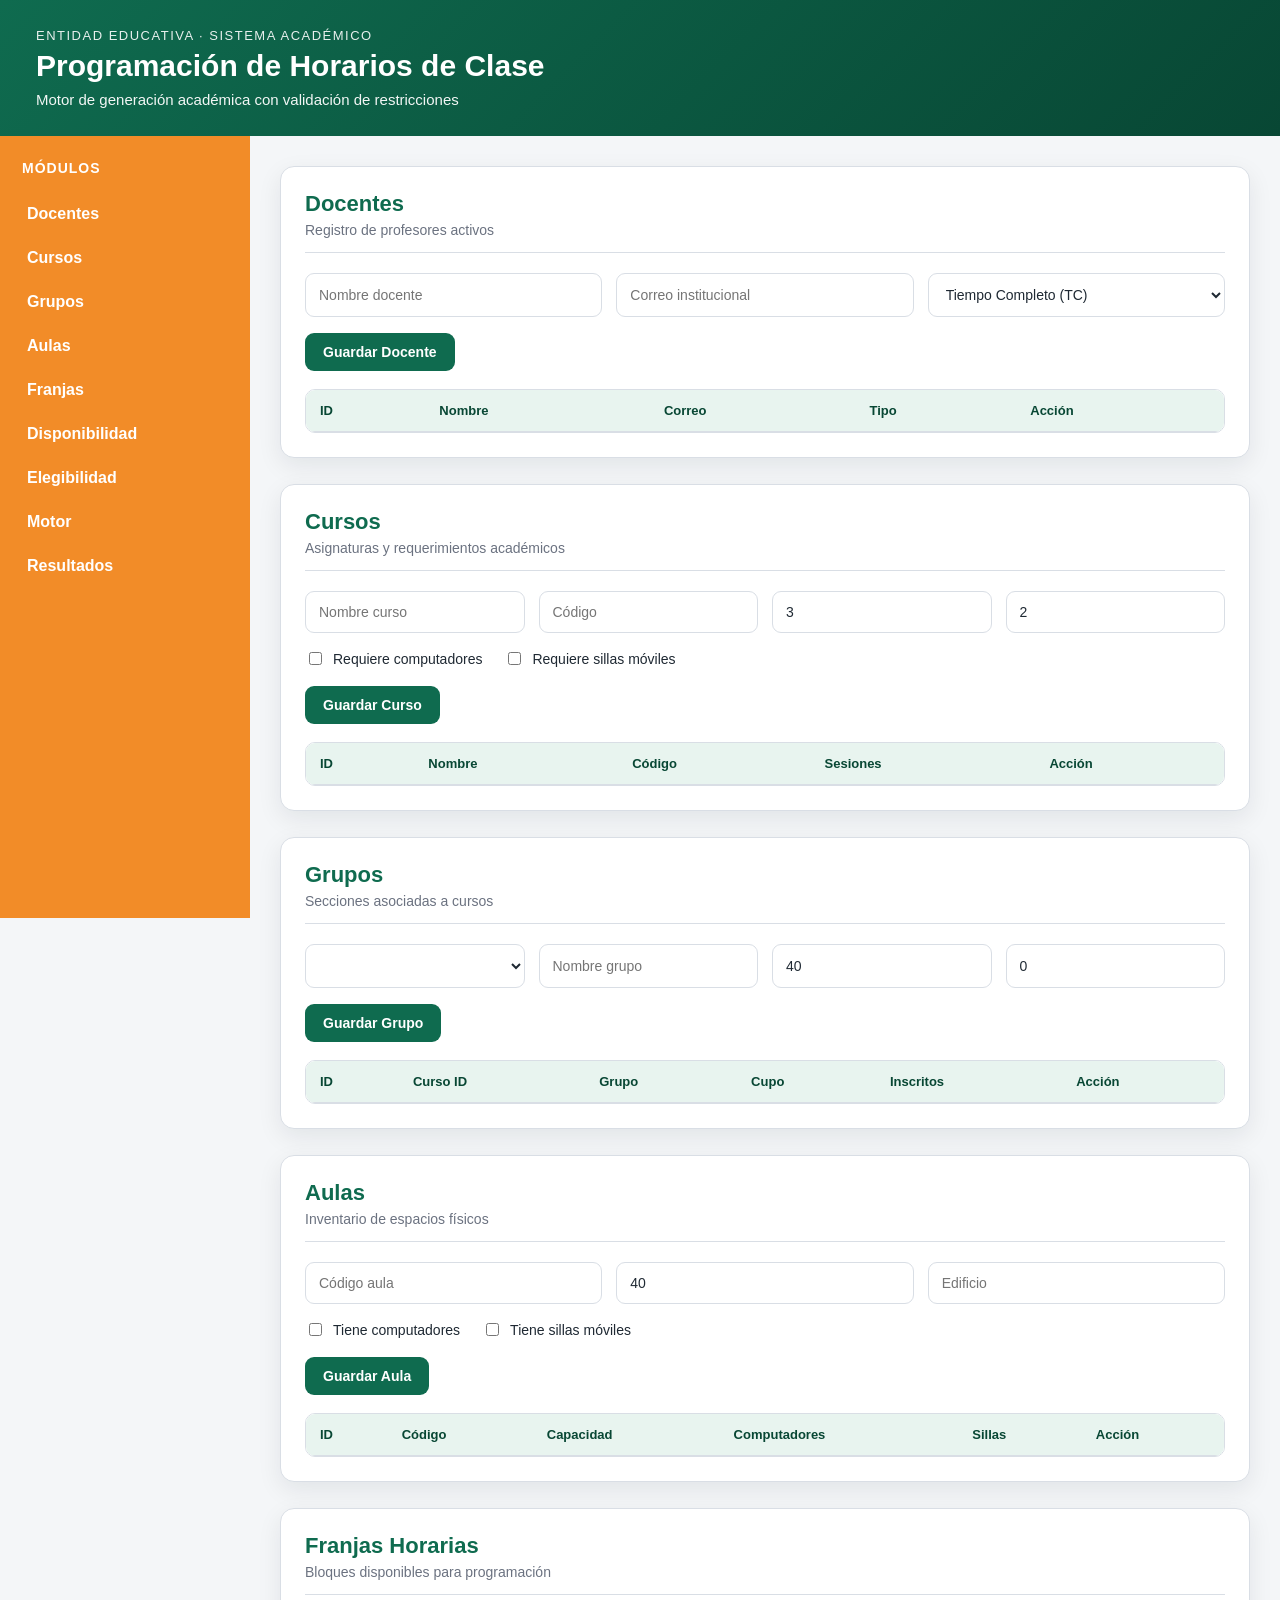
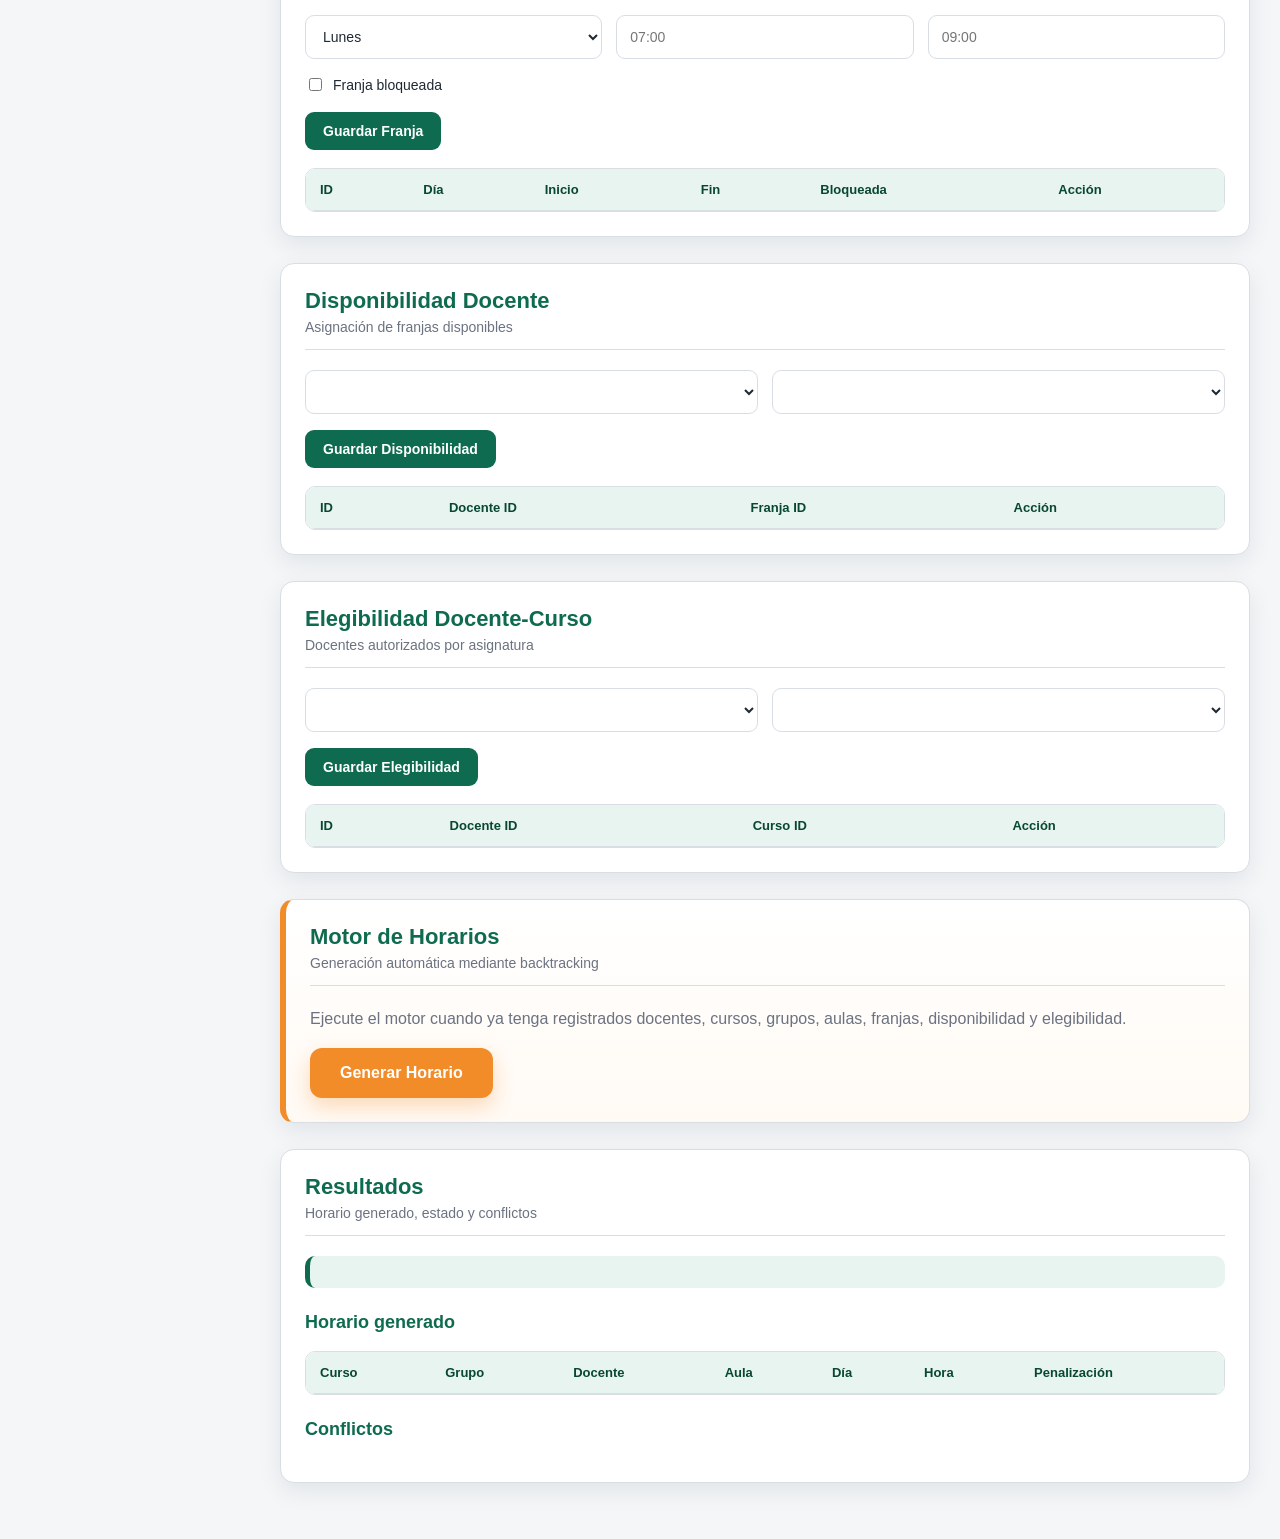
==== templates/index.html @ 77e4cb7d "Inicialización del proyecto: estructura completa con backend, frontend y motor de horarios" ====
<!DOCTYPE html>
<html lang="es">
<head>
  <meta charset="UTF-8" />
  <meta name="viewport" content="width=device-width, initial-scale=1.0" />
  <title>Programación de Horarios de Clase</title>
  <link rel="stylesheet" href="/static/styles.css" />
</head>

<body>
  <header class="top-banner">
    <div>
      <p class="institution-label">Entidad Educativa · Sistema Académico</p>
      <h1>Programación de Horarios de Clase</h1>
      <p class="subtitle">Motor de generación académica con validación de restricciones</p>
    </div>
  </header>

  <div class="layout">
    <aside class="sidebar">
      <div class="sidebar-title">Módulos</div>
      <a href="#docentes">Docentes</a>
      <a href="#cursos">Cursos</a>
      <a href="#grupos">Grupos</a>
      <a href="#aulas">Aulas</a>
      <a href="#franjas">Franjas</a>
      <a href="#disponibilidad">Disponibilidad</a>
      <a href="#elegibilidad">Elegibilidad</a>
      <a href="#motor">Motor</a>
      <a href="#resultados">Resultados</a>
    </aside>

    <main class="content">

      <section id="docentes" class="card">
        <div class="card-header">
          <h2>Docentes</h2>
          <span>Registro de profesores activos</span>
        </div>

        <div class="form-grid">
          <input id="docente-nombre" placeholder="Nombre docente">
          <input id="docente-correo" placeholder="Correo institucional">
          <select id="docente-tipo">
            <option value="TC">Tiempo Completo (TC)</option>
            <option value="MT">Medio Tiempo (MT)</option>
            <option value="3/4T">Tres Cuartos (3/4T)</option>
            <option value="1/4T">Un Cuarto (1/4T)</option>
          </select>
        </div>

        <button class="btn-primary" onclick="crearDocente()">Guardar Docente</button>

        <div class="table-wrap">
          <table>
            <thead>
              <tr>
                <th>ID</th>
                <th>Nombre</th>
                <th>Correo</th>
                <th>Tipo</th>
                <th>Acción</th>
              </tr>
            </thead>
            <tbody id="tabla-docentes"></tbody>
          </table>
        </div>
      </section>

      <section id="cursos" class="card">
        <div class="card-header">
          <h2>Cursos</h2>
          <span>Asignaturas y requerimientos académicos</span>
        </div>

        <div class="form-grid">
          <input id="curso-nombre" placeholder="Nombre curso">
          <input id="curso-codigo" placeholder="Código">
          <input id="curso-creditos" type="number" value="3">
          <input id="curso-sesiones" type="number" value="2">
        </div>

        <div class="checkbox-row">
          <label><input id="curso-computadores" type="checkbox"> Requiere computadores</label>
          <label><input id="curso-sillas" type="checkbox"> Requiere sillas móviles</label>
        </div>

        <button class="btn-primary" onclick="crearCurso()">Guardar Curso</button>

        <div class="table-wrap">
          <table>
            <thead>
              <tr>
                <th>ID</th>
                <th>Nombre</th>
                <th>Código</th>
                <th>Sesiones</th>
                <th>Acción</th>
              </tr>
            </thead>
            <tbody id="tabla-cursos"></tbody>
          </table>
        </div>
      </section>

      <section id="grupos" class="card">
        <div class="card-header">
          <h2>Grupos</h2>
          <span>Secciones asociadas a cursos</span>
        </div>

        <div class="form-grid">
          <select id="grupo-curso"></select>
          <input id="grupo-nombre" placeholder="Nombre grupo">
          <input id="grupo-cupo" type="number" value="40">
          <input id="grupo-inscritos" type="number" value="0">
        </div>

        <button class="btn-primary" onclick="crearGrupo()">Guardar Grupo</button>

        <div class="table-wrap">
          <table>
            <thead>
              <tr>
                <th>ID</th>
                <th>Curso ID</th>
                <th>Grupo</th>
                <th>Cupo</th>
                <th>Inscritos</th>
                <th>Acción</th>
              </tr>
            </thead>
            <tbody id="tabla-grupos"></tbody>
          </table>
        </div>
      </section>

      <section id="aulas" class="card">
        <div class="card-header">
          <h2>Aulas</h2>
          <span>Inventario de espacios físicos</span>
        </div>

        <div class="form-grid">
          <input id="aula-codigo" placeholder="Código aula">
          <input id="aula-capacidad" type="number" value="40">
          <input id="aula-edificio" placeholder="Edificio">
        </div>

        <div class="checkbox-row">
          <label><input id="aula-computadores" type="checkbox"> Tiene computadores</label>
          <label><input id="aula-sillas" type="checkbox"> Tiene sillas móviles</label>
        </div>

        <button class="btn-primary" onclick="crearAula()">Guardar Aula</button>

        <div class="table-wrap">
          <table>
            <thead>
              <tr>
                <th>ID</th>
                <th>Código</th>
                <th>Capacidad</th>
                <th>Computadores</th>
                <th>Sillas</th>
                <th>Acción</th>
              </tr>
            </thead>
            <tbody id="tabla-aulas"></tbody>
          </table>
        </div>
      </section>

      <section id="franjas" class="card">
        <div class="card-header">
          <h2>Franjas Horarias</h2>
          <span>Bloques disponibles para programación</span>
        </div>

        <div class="form-grid">
          <select id="franja-dia">
            <option>Lunes</option>
            <option>Martes</option>
            <option>Miercoles</option>
            <option>Jueves</option>
            <option>Viernes</option>
            <option>Sabado</option>
          </select>
          <input id="franja-inicio" placeholder="07:00">
          <input id="franja-fin" placeholder="09:00">
        </div>

        <div class="checkbox-row">
          <label><input id="franja-bloqueada" type="checkbox"> Franja bloqueada</label>
        </div>

        <button class="btn-primary" onclick="crearFranja()">Guardar Franja</button>

        <div class="table-wrap">
          <table>
            <thead>
              <tr>
                <th>ID</th>
                <th>Día</th>
                <th>Inicio</th>
                <th>Fin</th>
                <th>Bloqueada</th>
                <th>Acción</th>
              </tr>
            </thead>
            <tbody id="tabla-franjas"></tbody>
          </table>
        </div>
      </section>

      <section id="disponibilidad" class="card">
        <div class="card-header">
          <h2>Disponibilidad Docente</h2>
          <span>Asignación de franjas disponibles</span>
        </div>

        <div class="form-grid">
          <select id="disp-docente"></select>
          <select id="disp-franja"></select>
        </div>

        <button class="btn-primary" onclick="crearDisponibilidad()">Guardar Disponibilidad</button>

        <div class="table-wrap">
          <table>
            <thead>
              <tr>
                <th>ID</th>
                <th>Docente ID</th>
                <th>Franja ID</th>
                <th>Acción</th>
              </tr>
            </thead>
            <tbody id="tabla-disponibilidad"></tbody>
          </table>
        </div>
      </section>

      <section id="elegibilidad" class="card">
        <div class="card-header">
          <h2>Elegibilidad Docente-Curso</h2>
          <span>Docentes autorizados por asignatura</span>
        </div>

        <div class="form-grid">
          <select id="eleg-docente"></select>
          <select id="eleg-curso"></select>
        </div>

        <button class="btn-primary" onclick="crearElegibilidad()">Guardar Elegibilidad</button>

        <div class="table-wrap">
          <table>
            <thead>
              <tr>
                <th>ID</th>
                <th>Docente ID</th>
                <th>Curso ID</th>
                <th>Acción</th>
              </tr>
            </thead>
            <tbody id="tabla-elegibilidad"></tbody>
          </table>
        </div>
      </section>

      <section id="motor" class="card motor-card">
        <div class="card-header">
          <h2>Motor de Horarios</h2>
          <span>Generación automática mediante backtracking</span>
        </div>

        <p class="motor-text">
          Ejecute el motor cuando ya tenga registrados docentes, cursos, grupos, aulas, franjas,
          disponibilidad y elegibilidad.
        </p>

        <button class="btn-generate" onclick="generarHorario()">Generar Horario</button>
      </section>

      <section id="resultados" class="card">
        <div class="card-header">
          <h2>Resultados</h2>
          <span>Horario generado, estado y conflictos</span>
        </div>

        <div id="resultado-resumen" class="summary-box"></div>

        <h3>Horario generado</h3>
        <div class="table-wrap">
          <table>
            <thead>
              <tr>
                <th>Curso</th>
                <th>Grupo</th>
                <th>Docente</th>
                <th>Aula</th>
                <th>Día</th>
                <th>Hora</th>
                <th>Penalización</th>
              </tr>
            </thead>
            <tbody id="tabla-resultados"></tbody>
          </table>
        </div>

        <h3>Conflictos</h3>
        <ul id="lista-conflictos" class="conflict-list"></ul>
      </section>

    </main>
  </div>

  <script src="/static/app.js"></script>
</body>
</html>
---- static/styles.css ----
:root {
  --green-main: #0f6b4f;
  --green-dark: #084734;
  --green-soft: #e8f4ef;
  --orange-main: #f28c28;
  --orange-dark: #c86c12;
  --white: #ffffff;
  --bg: #f4f6f8;
  --text: #1f2933;
  --muted: #6b7280;
  --border: #d9dee5;
  --table-head: #eef2f5;
  --danger: #c0392b;
  --shadow: 0 8px 24px rgba(16, 24, 40, 0.08);
}

* {
  box-sizing: border-box;
}

html {
  scroll-behavior: smooth;
}

body {
  margin: 0;
  font-family: "Segoe UI", Arial, sans-serif;
  background: var(--bg);
  color: var(--text);
}

/* Banner superior */
.top-banner {
  background: linear-gradient(135deg, var(--green-main), var(--green-dark));
  color: var(--white);
  padding: 28px 36px;
  box-shadow: var(--shadow);
}

.institution-label {
  margin: 0 0 6px;
  font-size: 13px;
  text-transform: uppercase;
  letter-spacing: 1.5px;
  opacity: 0.9;
}

.top-banner h1 {
  margin: 0;
  font-size: 30px;
  font-weight: 700;
}

.subtitle {
  margin: 8px 0 0;
  font-size: 15px;
  opacity: 0.95;
}

/* Layout */
.layout {
  display: flex;
  min-height: calc(100vh - 118px);
}

/* Menú lateral */
.sidebar {
  width: 250px;
  background: var(--orange-main);
  padding: 24px 0;
  flex-shrink: 0;
  position: sticky;
  top: 0;
  height: calc(100vh - 118px);
  overflow-y: auto;
}

.sidebar-title {
  color: var(--white);
  font-weight: 700;
  padding: 0 22px 16px;
  font-size: 14px;
  text-transform: uppercase;
  letter-spacing: 1px;
}

.sidebar a {
  display: block;
  padding: 13px 22px;
  color: var(--white);
  text-decoration: none;
  font-weight: 600;
  border-left: 5px solid transparent;
  transition: all 0.2s ease;
}

.sidebar a:hover {
  background: var(--orange-dark);
  border-left-color: var(--white);
}

/* Contenido */
.content {
  flex: 1;
  padding: 30px;
  background: var(--bg);
}

/* Cards */
.card {
  background: var(--white);
  border-radius: 14px;
  padding: 24px;
  margin-bottom: 26px;
  box-shadow: var(--shadow);
  border: 1px solid var(--border);
}

.card-header {
  border-bottom: 1px solid var(--border);
  padding-bottom: 14px;
  margin-bottom: 20px;
}

.card-header h2 {
  margin: 0;
  color: var(--green-main);
  font-size: 22px;
}

.card-header span {
  display: block;
  margin-top: 5px;
  color: var(--muted);
  font-size: 14px;
}

/* Formularios */
.form-grid {
  display: grid;
  grid-template-columns: repeat(auto-fit, minmax(210px, 1fr));
  gap: 14px;
  margin-bottom: 16px;
}

input,
select {
  width: 100%;
  padding: 12px 13px;
  border: 1px solid var(--border);
  border-radius: 9px;
  background: var(--white);
  color: var(--text);
  font-size: 14px;
  outline: none;
}

input:focus,
select:focus {
  border-color: var(--green-main);
  box-shadow: 0 0 0 3px rgba(15, 107, 79, 0.14);
}

.checkbox-row {
  display: flex;
  flex-wrap: wrap;
  gap: 22px;
  margin: 8px 0 18px;
  color: var(--text);
  font-size: 14px;
}

.checkbox-row label {
  display: flex;
  align-items: center;
  gap: 8px;
}

.checkbox-row input {
  width: auto;
  accent-color: var(--green-main);
}

/* Botones */
button {
  cursor: pointer;
  font-family: inherit;
}

.btn-primary,
section > button {
  background: var(--green-main);
  color: var(--white);
  border: none;
  padding: 11px 18px;
  border-radius: 9px;
  font-weight: 700;
  font-size: 14px;
  transition: all 0.2s ease;
}

.btn-primary:hover,
section > button:hover {
  background: var(--green-dark);
  transform: translateY(-1px);
}

.btn-generate {
  background: var(--orange-main);
  color: var(--white);
  border: none;
  padding: 16px 30px;
  border-radius: 12px;
  font-weight: 800;
  font-size: 16px;
  box-shadow: 0 8px 20px rgba(242, 140, 40, 0.3);
}

.btn-generate:hover {
  background: var(--orange-dark);
  transform: translateY(-2px);
}

/* Tablas */
.table-wrap {
  width: 100%;
  overflow-x: auto;
  margin-top: 18px;
  border: 1px solid var(--border);
  border-radius: 10px;
}

table {
  width: 100%;
  border-collapse: collapse;
  min-width: 700px;
  background: var(--white);
}

thead {
  background: var(--green-soft);
}

th {
  color: var(--green-dark);
  text-align: left;
  font-size: 13px;
  padding: 13px 14px;
  font-weight: 800;
  border-bottom: 1px solid var(--border);
}

td {
  padding: 12px 14px;
  border-bottom: 1px solid var(--border);
  color: var(--text);
  font-size: 14px;
}

tbody tr:hover {
  background: #fafafa;
}

td button {
  background: #fff3e6;
  color: var(--orange-dark);
  border: 1px solid #ffd2a3;
  padding: 7px 10px;
  border-radius: 8px;
  font-weight: 700;
}

td button:hover {
  background: var(--orange-main);
  color: var(--white);
}

/* Motor */
.motor-card {
  border-left: 6px solid var(--orange-main);
  background: linear-gradient(180deg, #ffffff, #fffaf4);
}

.motor-text {
  color: var(--muted);
  max-width: 850px;
  line-height: 1.6;
}

/* Resultados */
.summary-box {
  background: var(--green-soft);
  border-left: 5px solid var(--green-main);
  padding: 16px;
  border-radius: 10px;
  margin-bottom: 22px;
  color: var(--green-dark);
}

h3 {
  margin-top: 24px;
  color: var(--green-main);
  font-size: 18px;
}

.conflict-list {
  padding-left: 20px;
}

.conflict-list li {
  margin-bottom: 10px;
  color: var(--danger);
  background: #fff5f4;
  padding: 10px 12px;
  border-radius: 8px;
  border-left: 4px solid var(--danger);
}

/* Responsive */
@media (max-width: 900px) {
  .layout {
    flex-direction: column;
  }

  .sidebar {
    width: 100%;
    height: auto;
    position: relative;
    display: flex;
    overflow-x: auto;
    padding: 10px;
  }

  .sidebar-title {
    display: none;
  }

  .sidebar a {
    white-space: nowrap;
    border-left: none;
    border-bottom: 3px solid transparent;
    padding: 10px 14px;
  }

  .sidebar a:hover {
    border-left: none;
    border-bottom-color: var(--white);
  }

  .content {
    padding: 18px;
  }

  .top-banner {
    padding: 22px;
  }

  .top-banner h1 {
    font-size: 24px;
  }
}
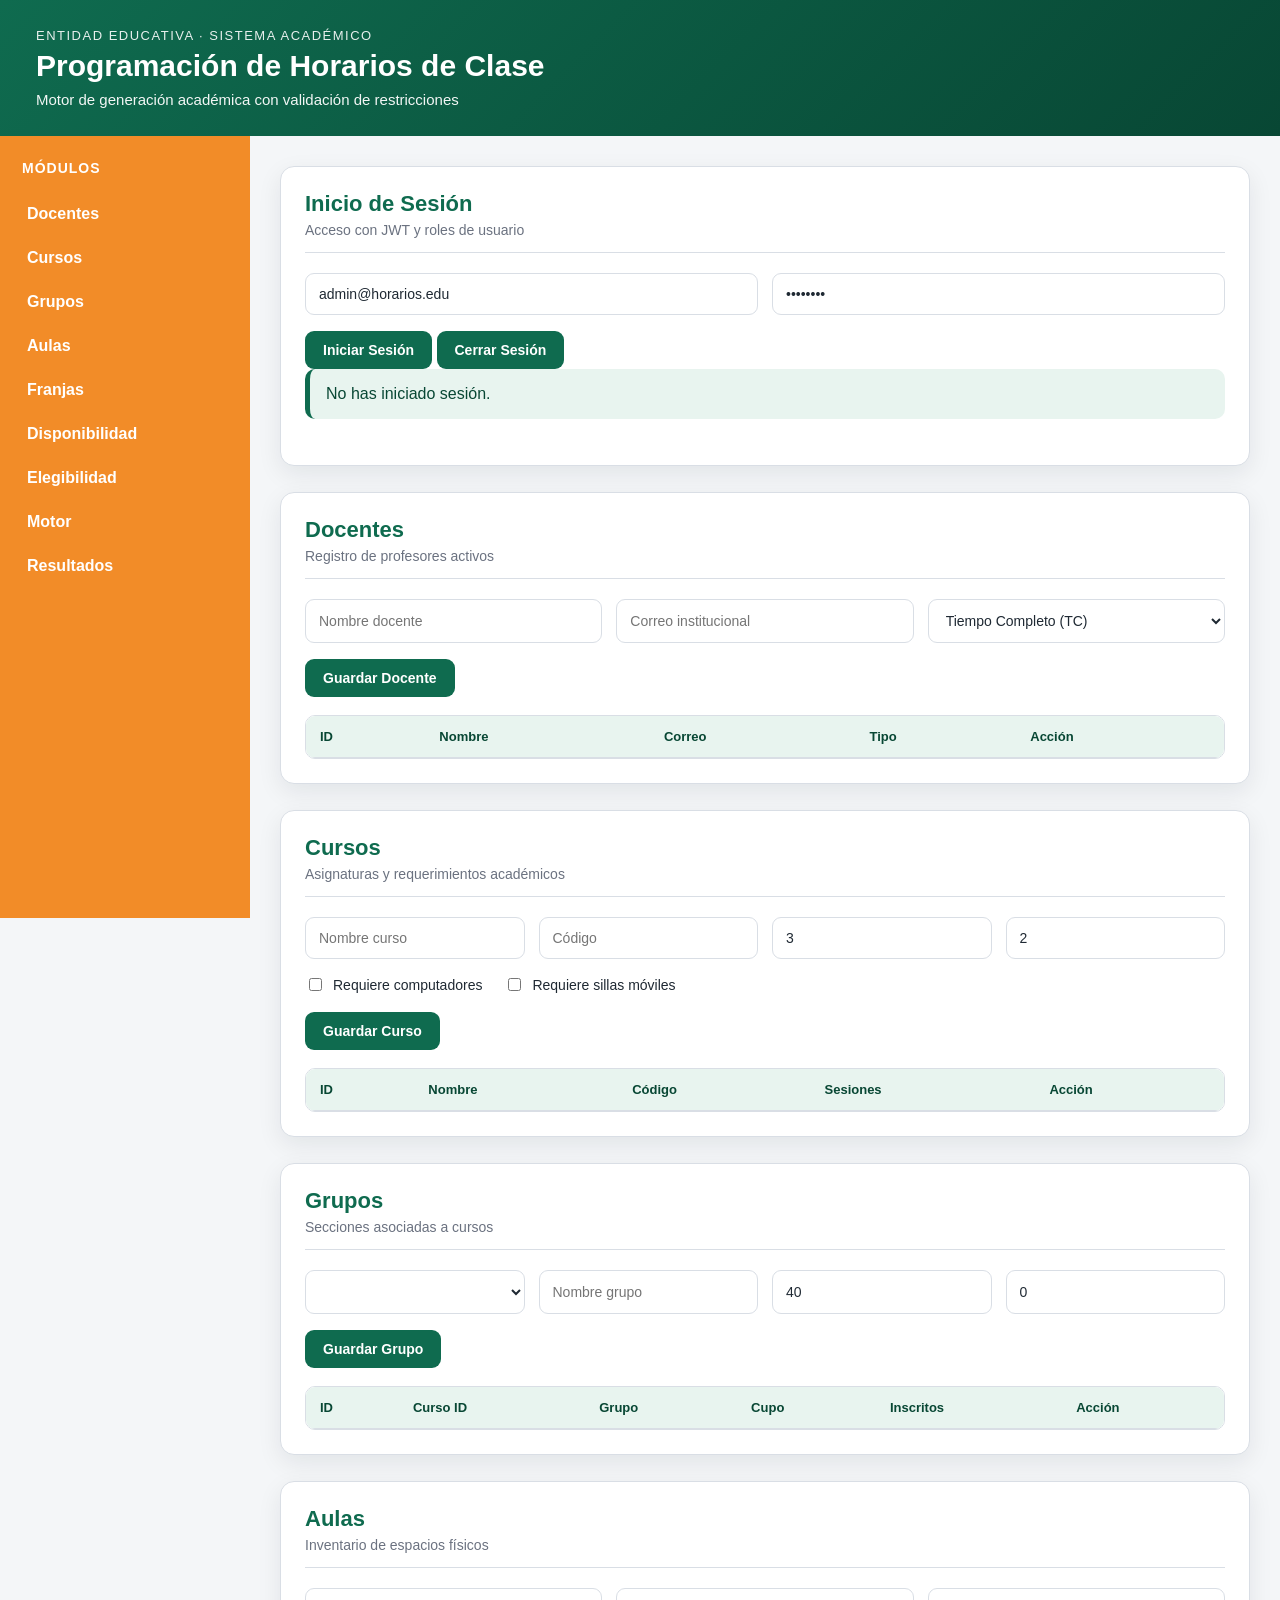
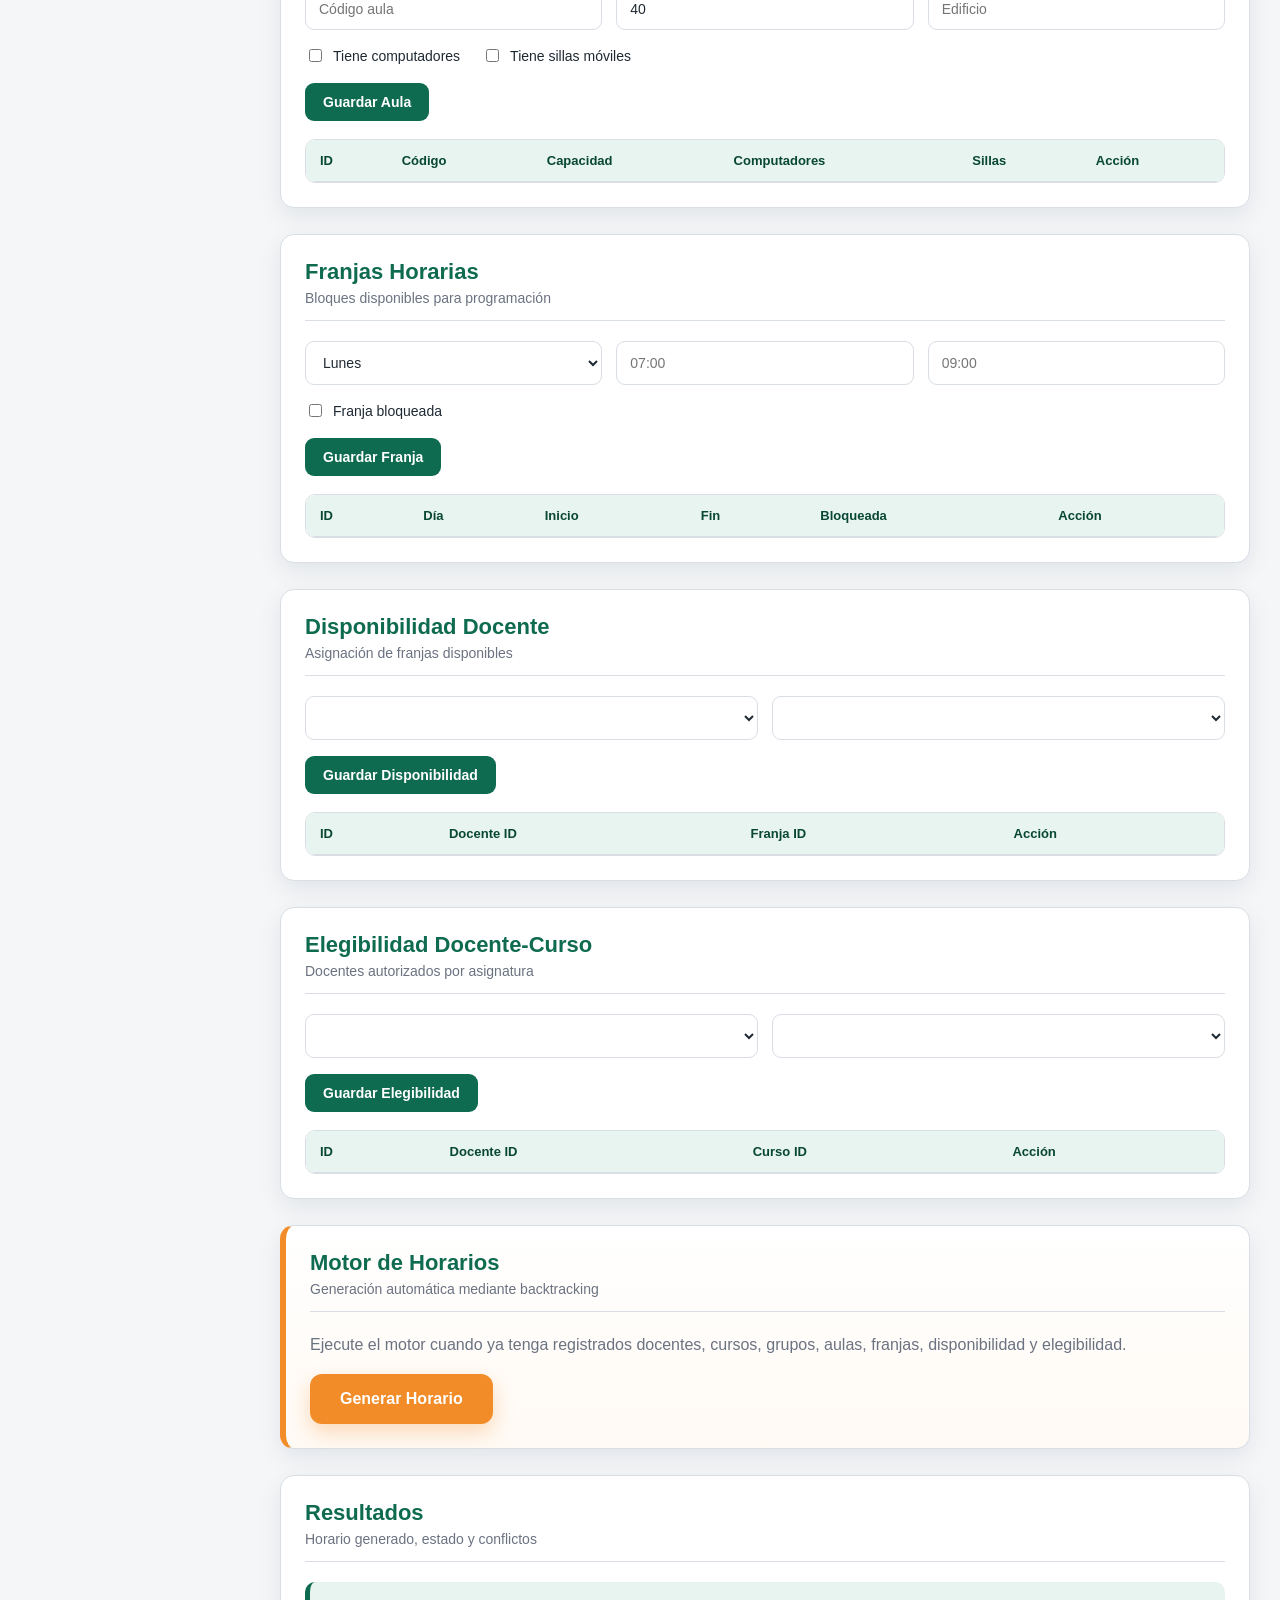
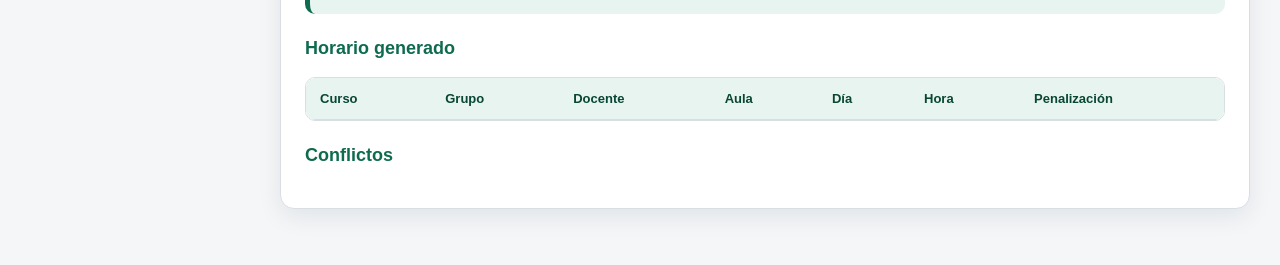
==== commit 3948da08: "feat: integrar autenticacion JWT con frontend" ====
--- a/templates/index.html
+++ b/templates/index.html
@@ -1,5 +1,6 @@
 <!DOCTYPE html>
 <html lang="es">
+
 <head>
   <meta charset="UTF-8" />
   <meta name="viewport" content="width=device-width, initial-scale=1.0" />
@@ -32,6 +33,26 @@
 
     <main class="content">
 
+      <section id="login" class="card">
+        <div class="card-header">
+          <h2>Inicio de Sesión</h2>
+          <span>Acceso con JWT y roles de usuario</span>
+        </div>
+
+        <div class="form-grid">
+          <input id="login-correo" placeholder="Correo" value="admin@horarios.edu">
+          <input id="login-password" type="password" placeholder="Contraseña" value="admin123">
+        </div>
+
+        <button class="btn-primary" onclick="loginUsuario()">Iniciar Sesión</button>
+        <button class="btn-secondary" onclick="logoutUsuario()">Cerrar Sesión</button>
+
+        <div id="login-estado" class="summary-box">
+          No has iniciado sesión.
+        </div>
+      </section>
+
+
       <section id="docentes" class="card">
         <div class="card-header">
           <h2>Docentes</h2>
@@ -318,4 +339,5 @@
 
   <script src="/static/app.js"></script>
 </body>
+
 </html>
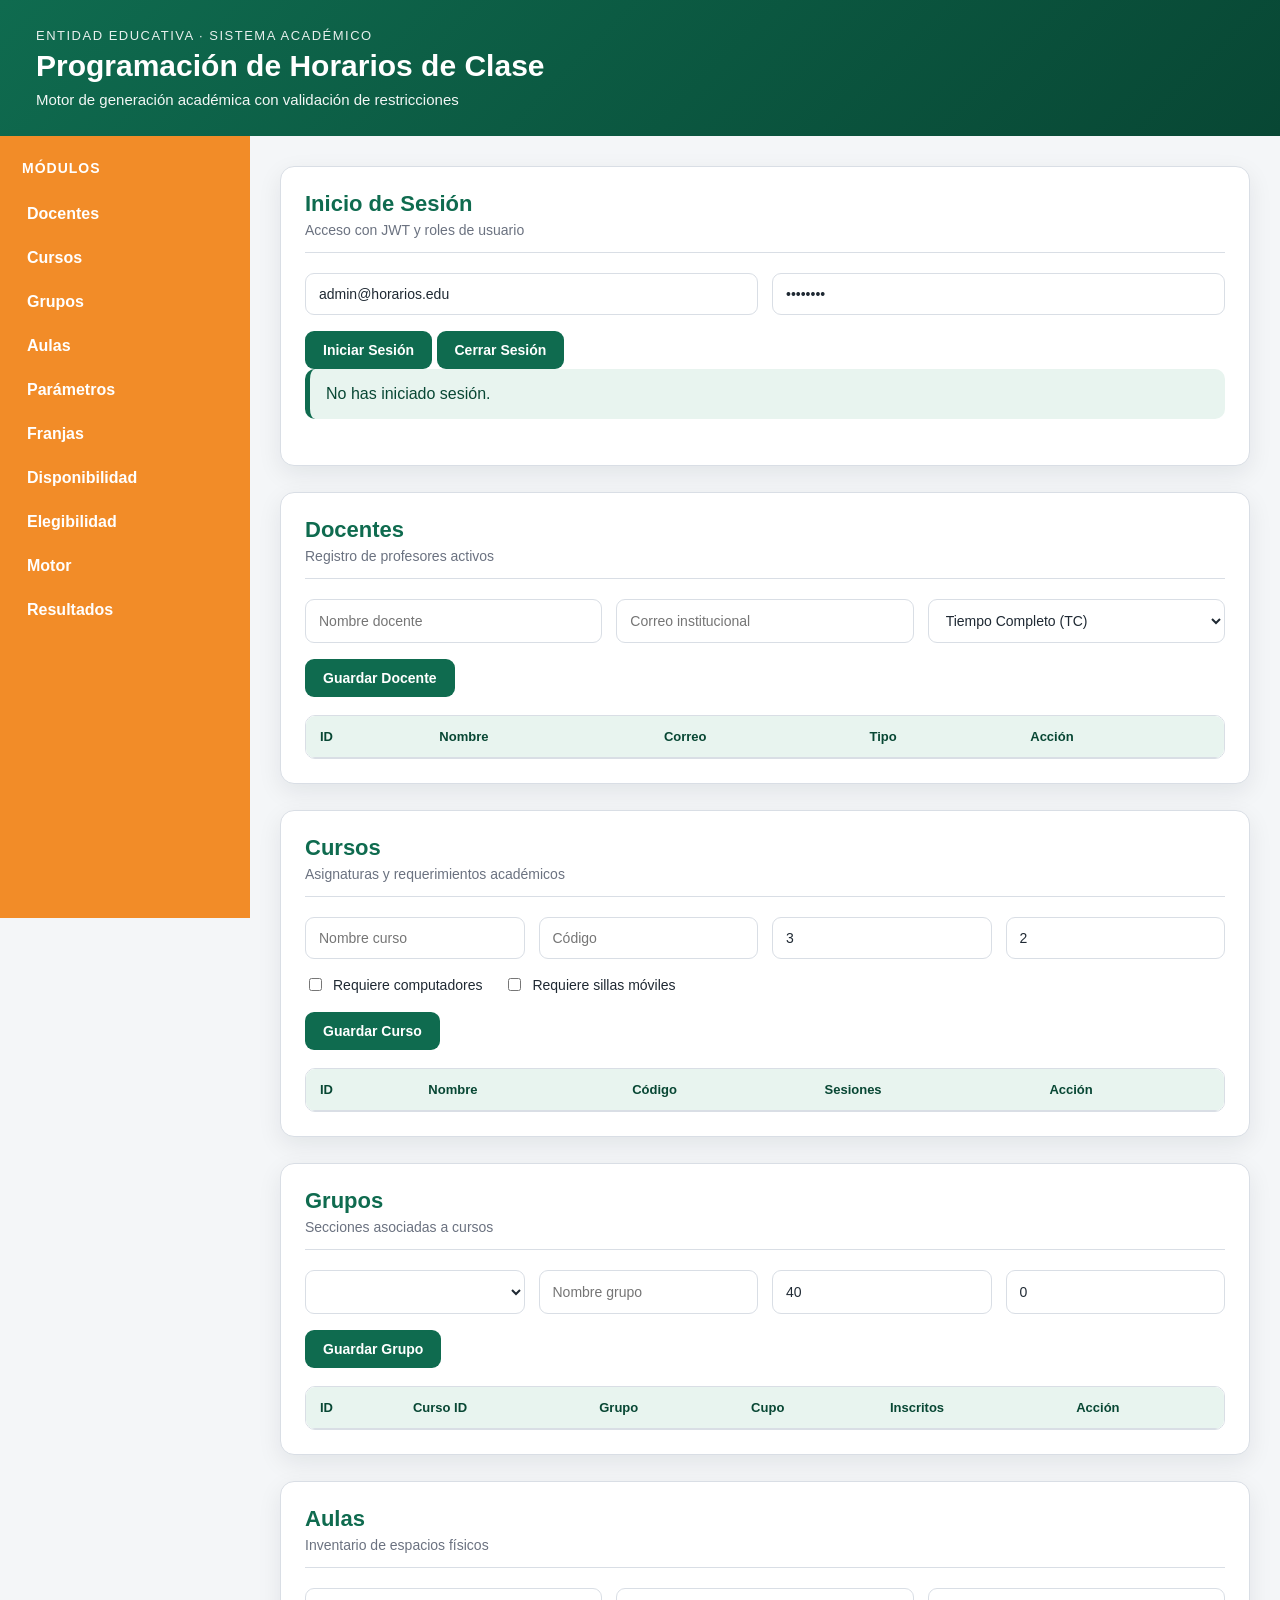
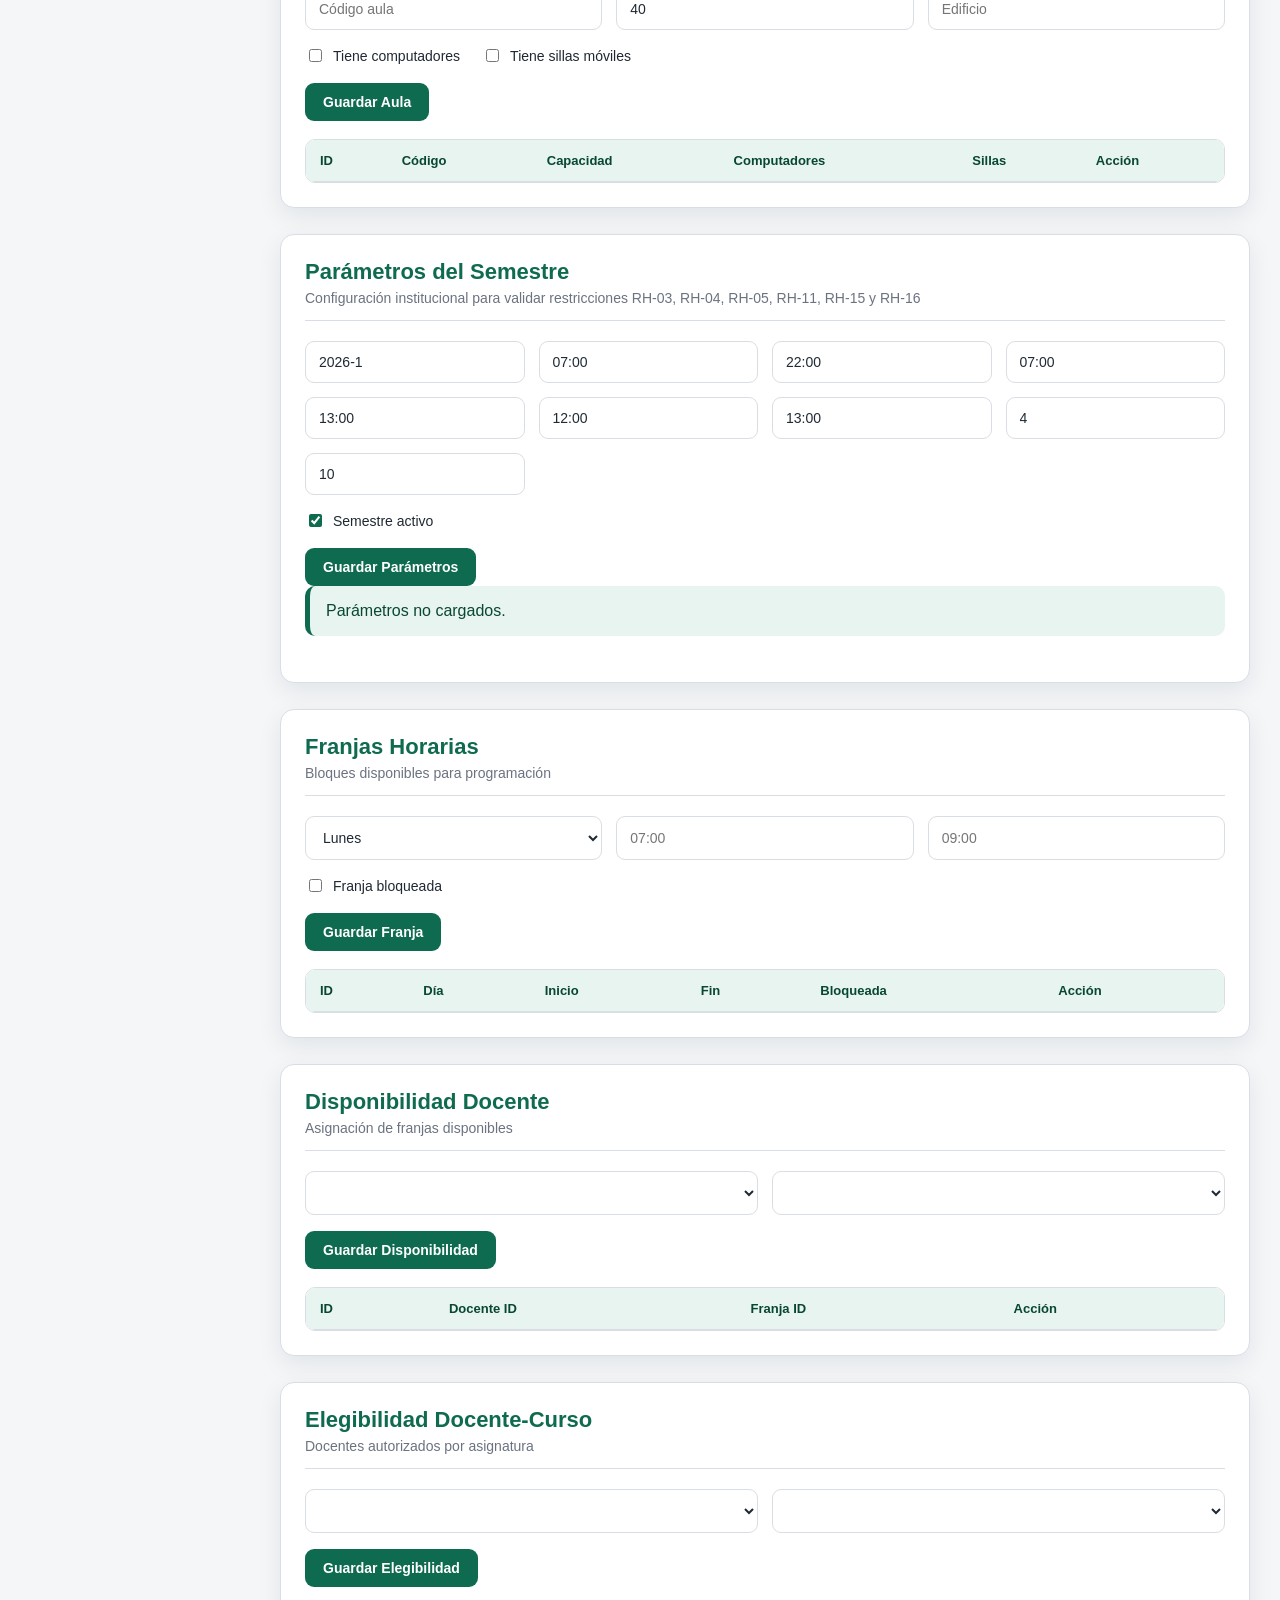
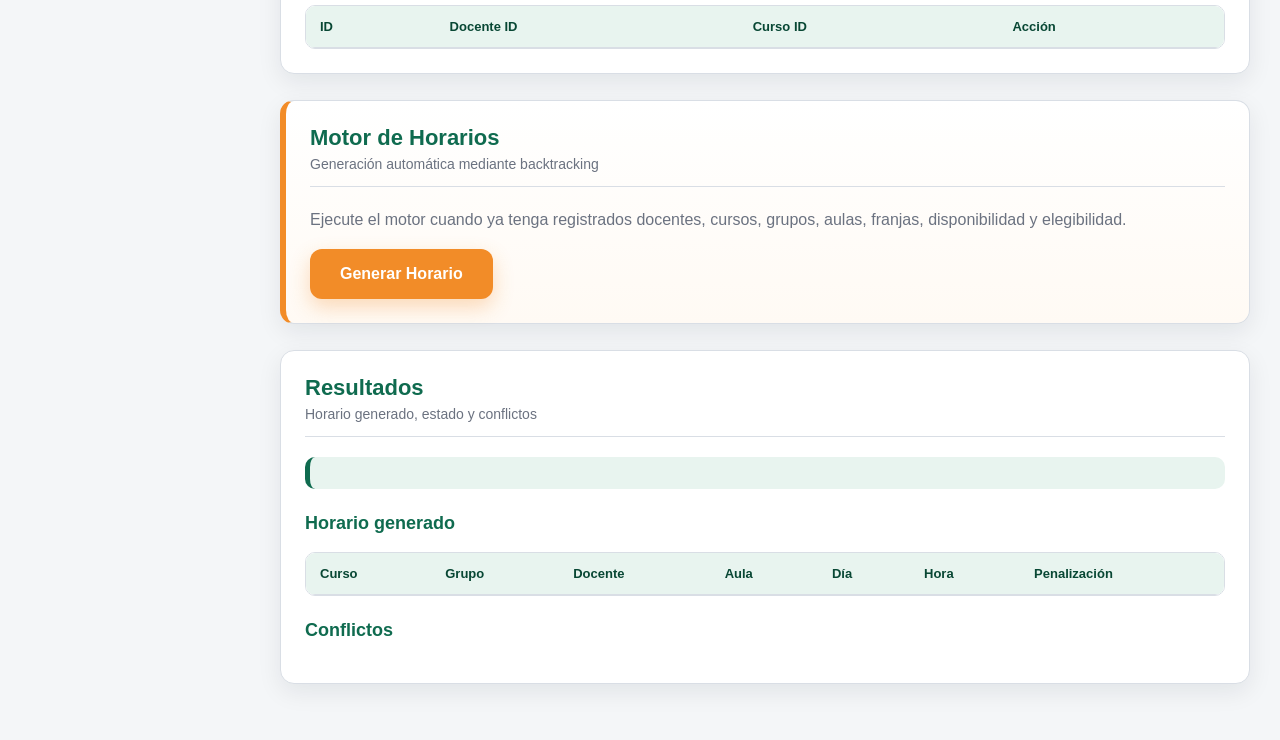
==== commit 32a40644: "feat: agregar parametros de semestre y restricciones configurables" ====
--- a/templates/index.html
+++ b/templates/index.html
@@ -24,6 +24,7 @@
       <a href="#cursos">Cursos</a>
       <a href="#grupos">Grupos</a>
       <a href="#aulas">Aulas</a>
+      <a href="#parametros">Parámetros</a>
       <a href="#franjas">Franjas</a>
       <a href="#disponibilidad">Disponibilidad</a>
       <a href="#elegibilidad">Elegibilidad</a>
@@ -189,6 +190,35 @@
             </thead>
             <tbody id="tabla-aulas"></tbody>
           </table>
+        </div>
+      </section>
+
+      <section id="parametros" class="card">
+        <div class="card-header">
+          <h2>Parámetros del Semestre</h2>
+          <span>Configuración institucional para validar restricciones RH-03, RH-04, RH-05, RH-11, RH-15 y RH-16</span>
+        </div>
+
+        <div class="form-grid">
+          <input id="param-nombre" placeholder="Nombre semestre" value="2026-1">
+          <input id="param-hora-inicio-lv" placeholder="Inicio Lun-Vie" value="07:00">
+          <input id="param-hora-fin-lv" placeholder="Fin Lun-Vie" value="22:00">
+          <input id="param-hora-inicio-sab" placeholder="Inicio sábado" value="07:00">
+          <input id="param-hora-fin-sab" placeholder="Fin sábado" value="13:00">
+          <input id="param-inicio-almuerzo" placeholder="Inicio almuerzo" value="12:00">
+          <input id="param-fin-almuerzo" placeholder="Fin almuerzo" value="13:00">
+          <input id="param-max-sesiones" type="number" value="4">
+          <input id="param-min-cierre" type="number" value="10">
+        </div>
+
+        <div class="checkbox-row">
+          <label><input id="param-activo" type="checkbox" checked> Semestre activo</label>
+        </div>
+
+        <button class="btn-primary" onclick="guardarParametroSemestre()">Guardar Parámetros</button>
+
+        <div id="parametro-estado" class="summary-box">
+          Parámetros no cargados.
         </div>
       </section>
 
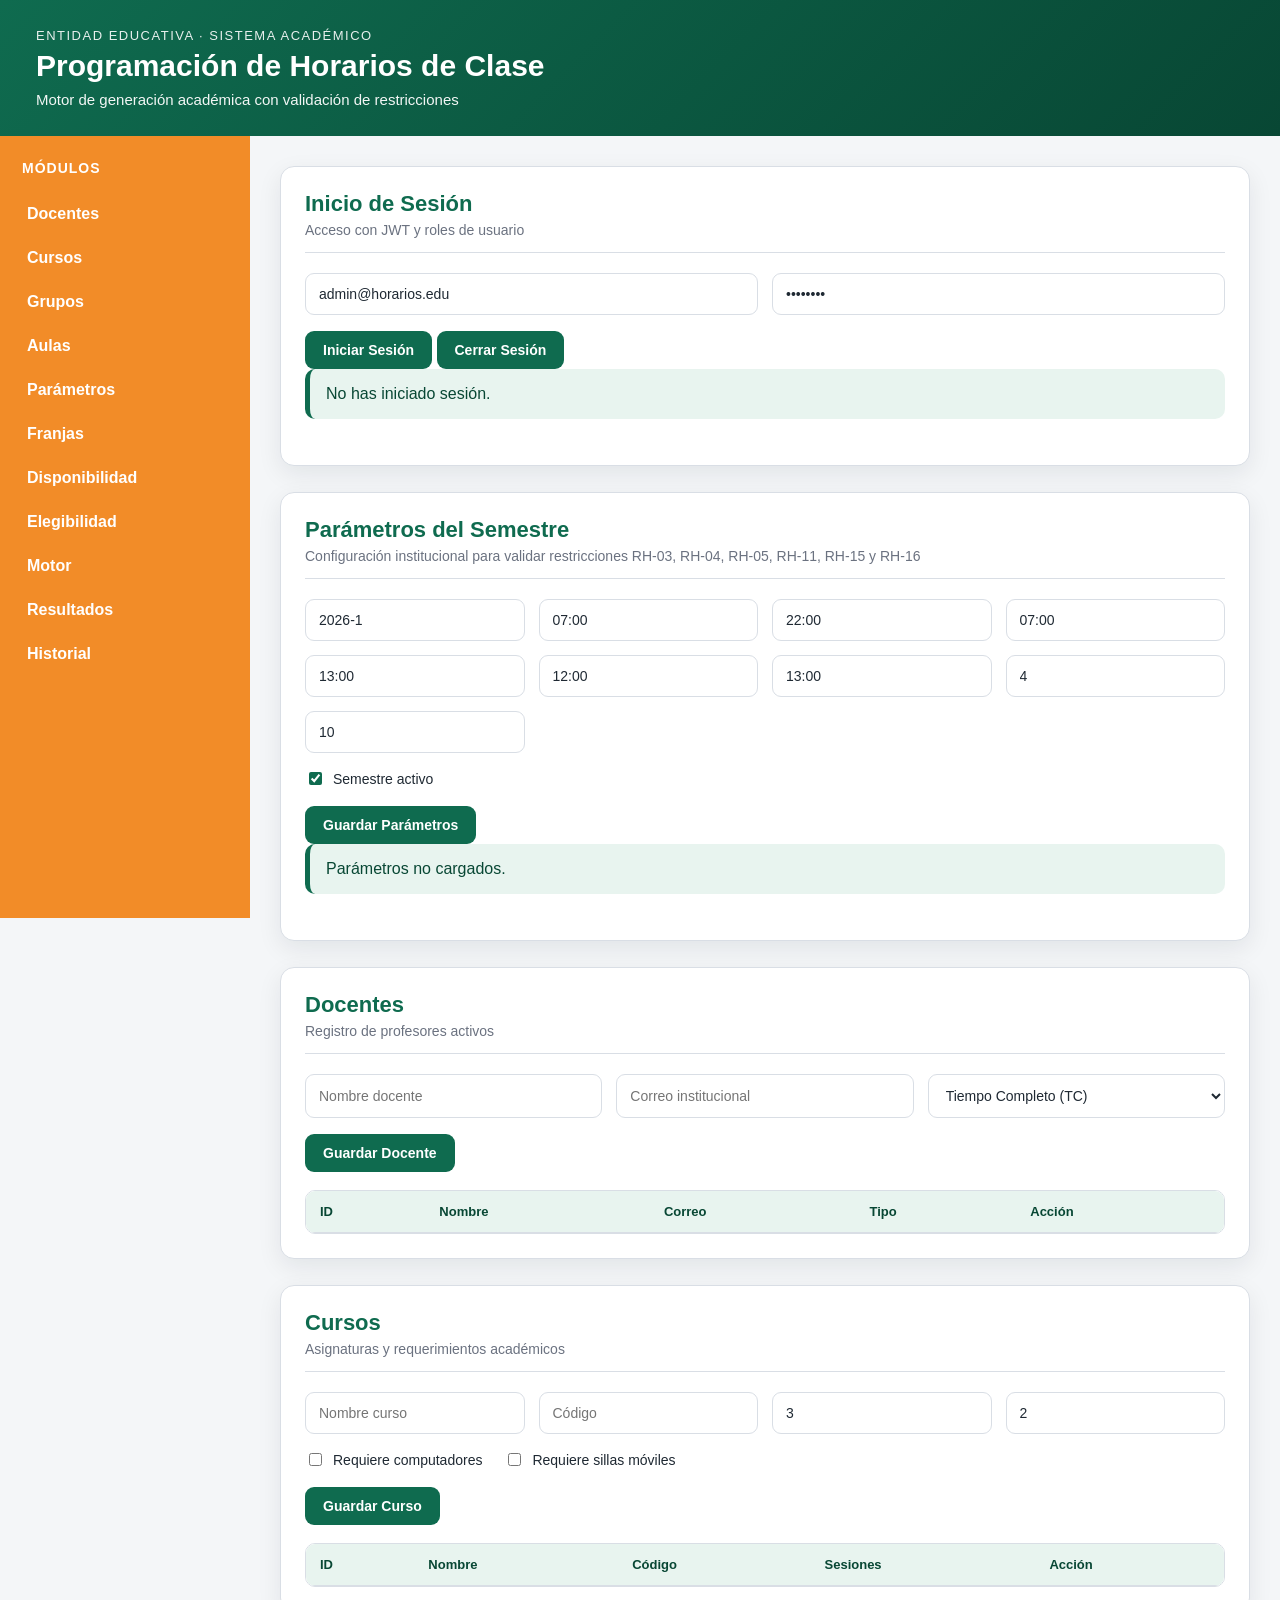
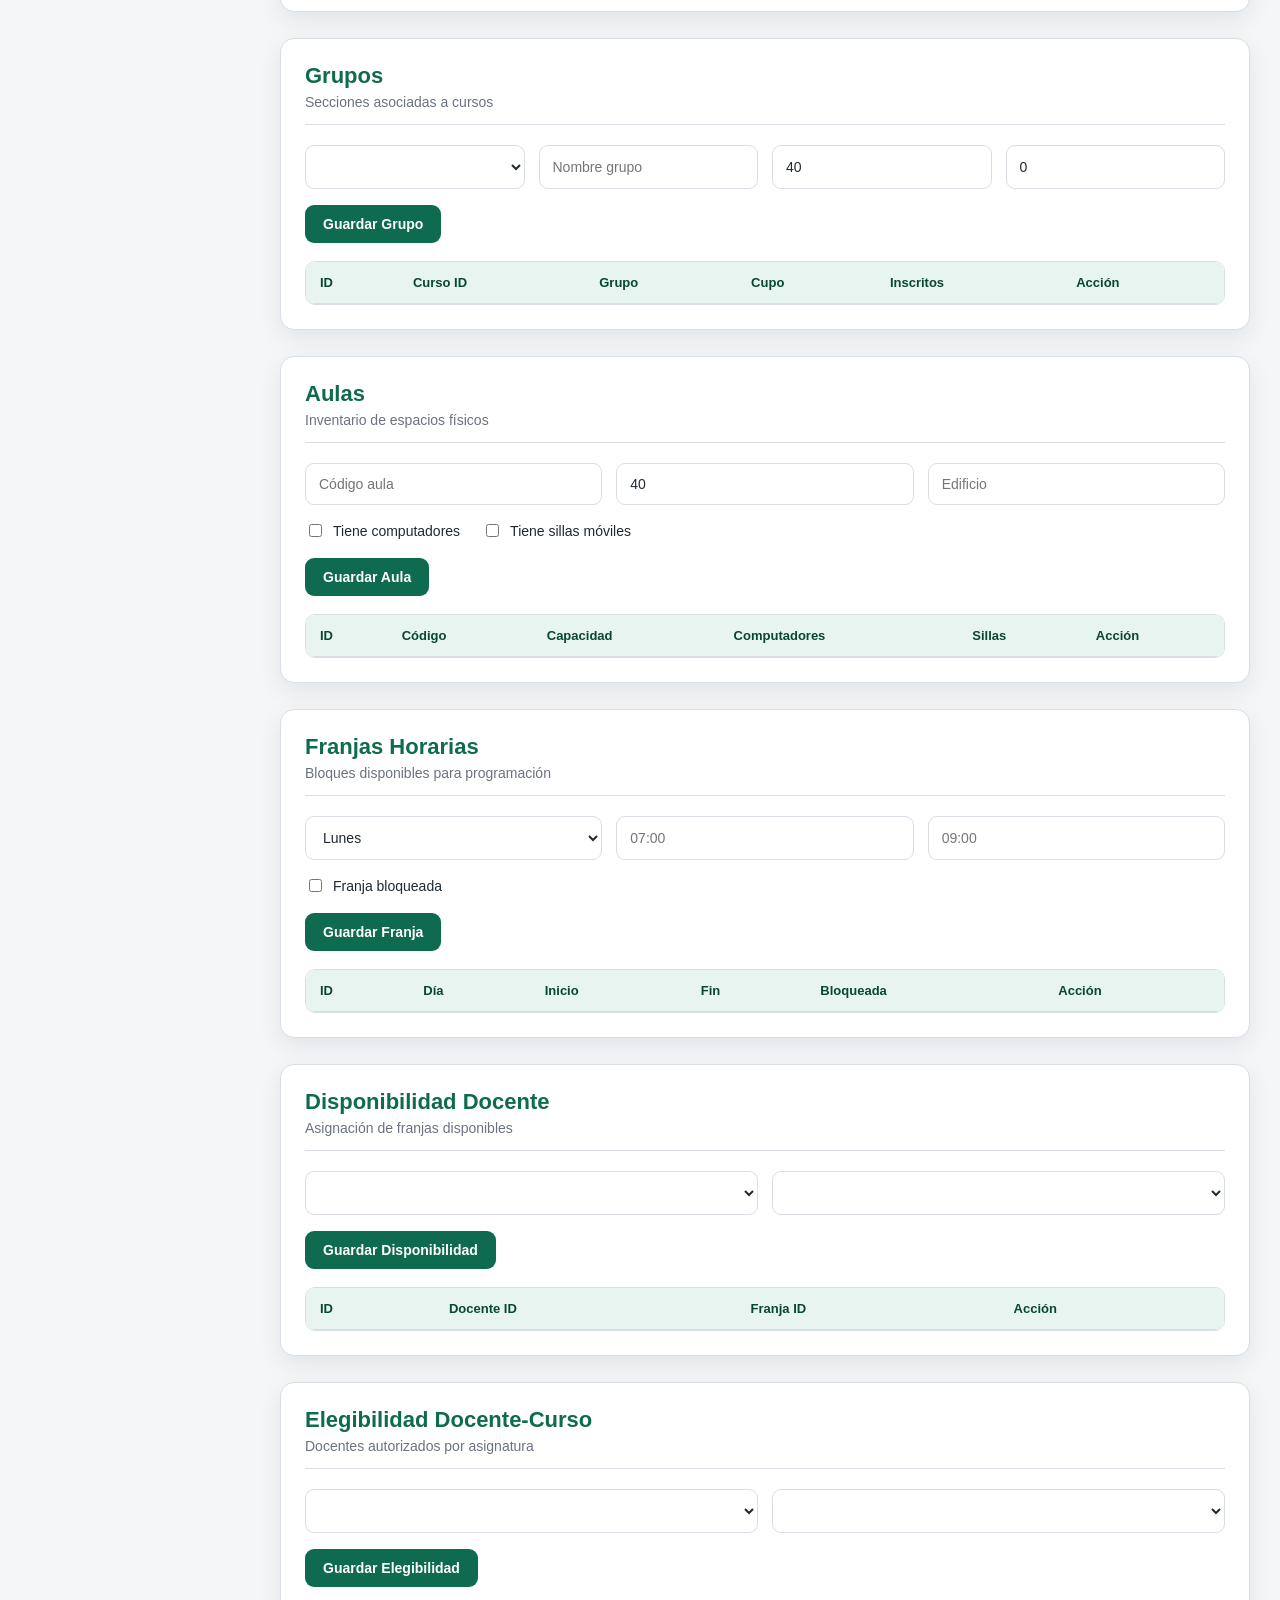
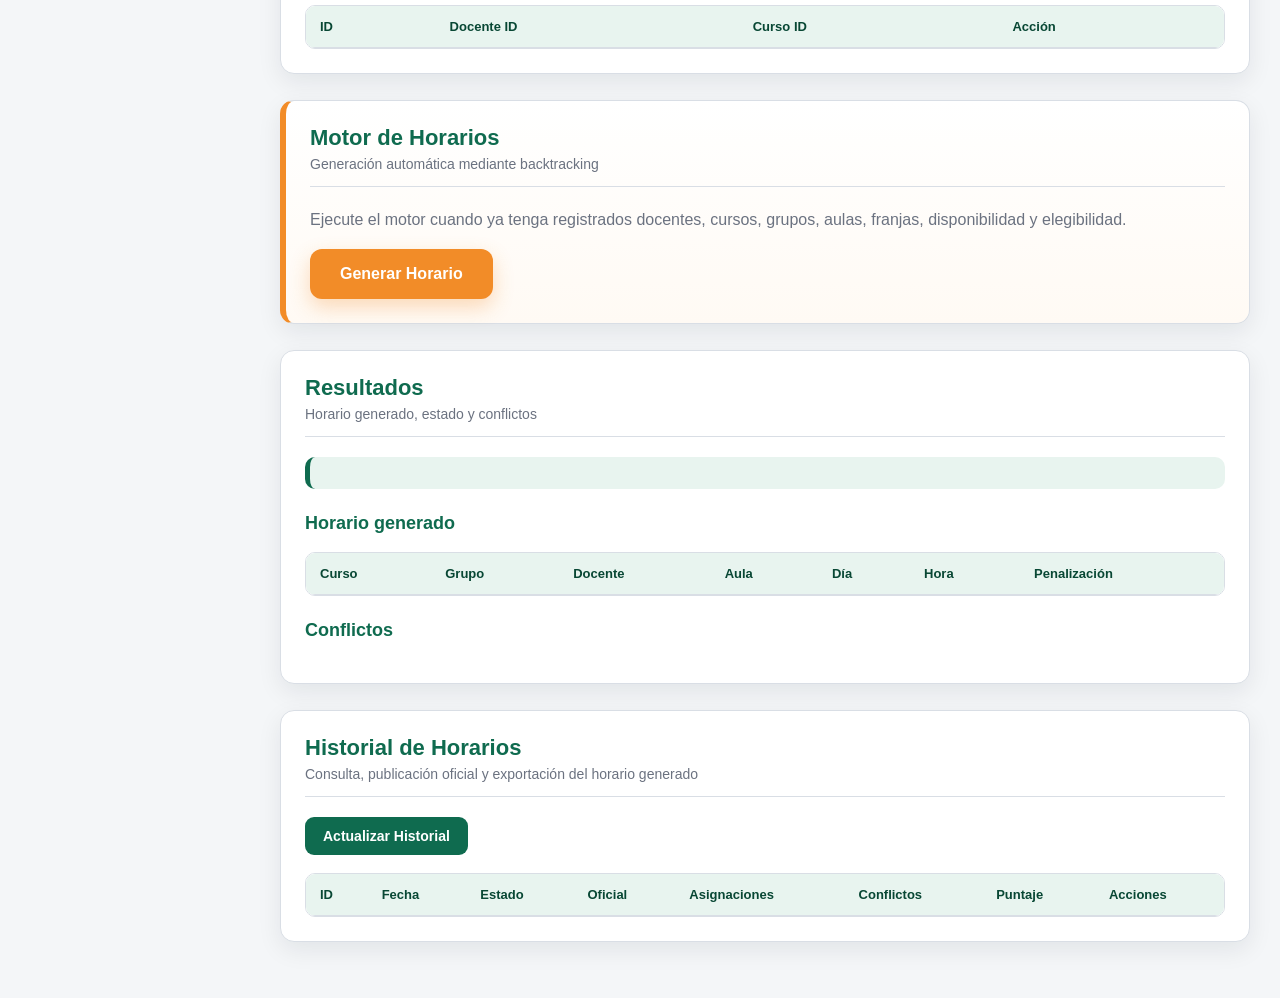
==== commit 11a01559: "feat: publicar y exportar horario oficial" ====
--- a/templates/index.html
+++ b/templates/index.html
@@ -30,6 +30,7 @@
       <a href="#elegibilidad">Elegibilidad</a>
       <a href="#motor">Motor</a>
       <a href="#resultados">Resultados</a>
+      <a href="#historial-horarios">Historial</a>
     </aside>
 
     <main class="content">
@@ -53,145 +54,6 @@
         </div>
       </section>
 
-
-      <section id="docentes" class="card">
-        <div class="card-header">
-          <h2>Docentes</h2>
-          <span>Registro de profesores activos</span>
-        </div>
-
-        <div class="form-grid">
-          <input id="docente-nombre" placeholder="Nombre docente">
-          <input id="docente-correo" placeholder="Correo institucional">
-          <select id="docente-tipo">
-            <option value="TC">Tiempo Completo (TC)</option>
-            <option value="MT">Medio Tiempo (MT)</option>
-            <option value="3/4T">Tres Cuartos (3/4T)</option>
-            <option value="1/4T">Un Cuarto (1/4T)</option>
-          </select>
-        </div>
-
-        <button class="btn-primary" onclick="crearDocente()">Guardar Docente</button>
-
-        <div class="table-wrap">
-          <table>
-            <thead>
-              <tr>
-                <th>ID</th>
-                <th>Nombre</th>
-                <th>Correo</th>
-                <th>Tipo</th>
-                <th>Acción</th>
-              </tr>
-            </thead>
-            <tbody id="tabla-docentes"></tbody>
-          </table>
-        </div>
-      </section>
-
-      <section id="cursos" class="card">
-        <div class="card-header">
-          <h2>Cursos</h2>
-          <span>Asignaturas y requerimientos académicos</span>
-        </div>
-
-        <div class="form-grid">
-          <input id="curso-nombre" placeholder="Nombre curso">
-          <input id="curso-codigo" placeholder="Código">
-          <input id="curso-creditos" type="number" value="3">
-          <input id="curso-sesiones" type="number" value="2">
-        </div>
-
-        <div class="checkbox-row">
-          <label><input id="curso-computadores" type="checkbox"> Requiere computadores</label>
-          <label><input id="curso-sillas" type="checkbox"> Requiere sillas móviles</label>
-        </div>
-
-        <button class="btn-primary" onclick="crearCurso()">Guardar Curso</button>
-
-        <div class="table-wrap">
-          <table>
-            <thead>
-              <tr>
-                <th>ID</th>
-                <th>Nombre</th>
-                <th>Código</th>
-                <th>Sesiones</th>
-                <th>Acción</th>
-              </tr>
-            </thead>
-            <tbody id="tabla-cursos"></tbody>
-          </table>
-        </div>
-      </section>
-
-      <section id="grupos" class="card">
-        <div class="card-header">
-          <h2>Grupos</h2>
-          <span>Secciones asociadas a cursos</span>
-        </div>
-
-        <div class="form-grid">
-          <select id="grupo-curso"></select>
-          <input id="grupo-nombre" placeholder="Nombre grupo">
-          <input id="grupo-cupo" type="number" value="40">
-          <input id="grupo-inscritos" type="number" value="0">
-        </div>
-
-        <button class="btn-primary" onclick="crearGrupo()">Guardar Grupo</button>
-
-        <div class="table-wrap">
-          <table>
-            <thead>
-              <tr>
-                <th>ID</th>
-                <th>Curso ID</th>
-                <th>Grupo</th>
-                <th>Cupo</th>
-                <th>Inscritos</th>
-                <th>Acción</th>
-              </tr>
-            </thead>
-            <tbody id="tabla-grupos"></tbody>
-          </table>
-        </div>
-      </section>
-
-      <section id="aulas" class="card">
-        <div class="card-header">
-          <h2>Aulas</h2>
-          <span>Inventario de espacios físicos</span>
-        </div>
-
-        <div class="form-grid">
-          <input id="aula-codigo" placeholder="Código aula">
-          <input id="aula-capacidad" type="number" value="40">
-          <input id="aula-edificio" placeholder="Edificio">
-        </div>
-
-        <div class="checkbox-row">
-          <label><input id="aula-computadores" type="checkbox"> Tiene computadores</label>
-          <label><input id="aula-sillas" type="checkbox"> Tiene sillas móviles</label>
-        </div>
-
-        <button class="btn-primary" onclick="crearAula()">Guardar Aula</button>
-
-        <div class="table-wrap">
-          <table>
-            <thead>
-              <tr>
-                <th>ID</th>
-                <th>Código</th>
-                <th>Capacidad</th>
-                <th>Computadores</th>
-                <th>Sillas</th>
-                <th>Acción</th>
-              </tr>
-            </thead>
-            <tbody id="tabla-aulas"></tbody>
-          </table>
-        </div>
-      </section>
 
       <section id="parametros" class="card">
         <div class="card-header">
@@ -219,6 +81,144 @@
 
         <div id="parametro-estado" class="summary-box">
           Parámetros no cargados.
+        </div>
+      </section>
+      <section id="docentes" class="card">
+        <div class="card-header">
+          <h2>Docentes</h2>
+          <span>Registro de profesores activos</span>
+        </div>
+
+        <div class="form-grid">
+          <input id="docente-nombre" placeholder="Nombre docente">
+          <input id="docente-correo" placeholder="Correo institucional">
+          <select id="docente-tipo">
+            <option value="TC">Tiempo Completo (TC)</option>
+            <option value="MT">Medio Tiempo (MT)</option>
+            <option value="3/4T">Tres Cuartos (3/4T)</option>
+            <option value="1/4T">Un Cuarto (1/4T)</option>
+          </select>
+        </div>
+
+        <button class="btn-primary" onclick="crearDocente()">Guardar Docente</button>
+
+        <div class="table-wrap">
+          <table>
+            <thead>
+              <tr>
+                <th>ID</th>
+                <th>Nombre</th>
+                <th>Correo</th>
+                <th>Tipo</th>
+                <th>Acción</th>
+              </tr>
+            </thead>
+            <tbody id="tabla-docentes"></tbody>
+          </table>
+        </div>
+      </section>
+
+      <section id="cursos" class="card">
+        <div class="card-header">
+          <h2>Cursos</h2>
+          <span>Asignaturas y requerimientos académicos</span>
+        </div>
+
+        <div class="form-grid">
+          <input id="curso-nombre" placeholder="Nombre curso">
+          <input id="curso-codigo" placeholder="Código">
+          <input id="curso-creditos" type="number" value="3">
+          <input id="curso-sesiones" type="number" value="2">
+        </div>
+
+        <div class="checkbox-row">
+          <label><input id="curso-computadores" type="checkbox"> Requiere computadores</label>
+          <label><input id="curso-sillas" type="checkbox"> Requiere sillas móviles</label>
+        </div>
+
+        <button class="btn-primary" onclick="crearCurso()">Guardar Curso</button>
+
+        <div class="table-wrap">
+          <table>
+            <thead>
+              <tr>
+                <th>ID</th>
+                <th>Nombre</th>
+                <th>Código</th>
+                <th>Sesiones</th>
+                <th>Acción</th>
+              </tr>
+            </thead>
+            <tbody id="tabla-cursos"></tbody>
+          </table>
+        </div>
+      </section>
+
+      <section id="grupos" class="card">
+        <div class="card-header">
+          <h2>Grupos</h2>
+          <span>Secciones asociadas a cursos</span>
+        </div>
+
+        <div class="form-grid">
+          <select id="grupo-curso"></select>
+          <input id="grupo-nombre" placeholder="Nombre grupo">
+          <input id="grupo-cupo" type="number" value="40">
+          <input id="grupo-inscritos" type="number" value="0">
+        </div>
+
+        <button class="btn-primary" onclick="crearGrupo()">Guardar Grupo</button>
+
+        <div class="table-wrap">
+          <table>
+            <thead>
+              <tr>
+                <th>ID</th>
+                <th>Curso ID</th>
+                <th>Grupo</th>
+                <th>Cupo</th>
+                <th>Inscritos</th>
+                <th>Acción</th>
+              </tr>
+            </thead>
+            <tbody id="tabla-grupos"></tbody>
+          </table>
+        </div>
+      </section>
+
+      <section id="aulas" class="card">
+        <div class="card-header">
+          <h2>Aulas</h2>
+          <span>Inventario de espacios físicos</span>
+        </div>
+
+        <div class="form-grid">
+          <input id="aula-codigo" placeholder="Código aula">
+          <input id="aula-capacidad" type="number" value="40">
+          <input id="aula-edificio" placeholder="Edificio">
+        </div>
+
+        <div class="checkbox-row">
+          <label><input id="aula-computadores" type="checkbox"> Tiene computadores</label>
+          <label><input id="aula-sillas" type="checkbox"> Tiene sillas móviles</label>
+        </div>
+
+        <button class="btn-primary" onclick="crearAula()">Guardar Aula</button>
+
+        <div class="table-wrap">
+          <table>
+            <thead>
+              <tr>
+                <th>ID</th>
+                <th>Código</th>
+                <th>Capacidad</th>
+                <th>Computadores</th>
+                <th>Sillas</th>
+                <th>Acción</th>
+              </tr>
+            </thead>
+            <tbody id="tabla-aulas"></tbody>
+          </table>
         </div>
       </section>
 
@@ -364,6 +364,33 @@
         <ul id="lista-conflictos" class="conflict-list"></ul>
       </section>
 
+      <section id="historial-horarios" class="card">
+        <div class="card-header">
+          <h2>Historial de Horarios</h2>
+          <span>Consulta, publicación oficial y exportación del horario generado</span>
+        </div>
+
+        <button class="btn-primary" onclick="cargarHorarios()">Actualizar Historial</button>
+
+        <div class="table-wrap">
+          <table>
+            <thead>
+              <tr>
+                <th>ID</th>
+                <th>Fecha</th>
+                <th>Estado</th>
+                <th>Oficial</th>
+                <th>Asignaciones</th>
+                <th>Conflictos</th>
+                <th>Puntaje</th>
+                <th>Acciones</th>
+              </tr>
+            </thead>
+            <tbody id="tabla-horarios"></tbody>
+          </table>
+        </div>
+      </section>
+
     </main>
   </div>
 
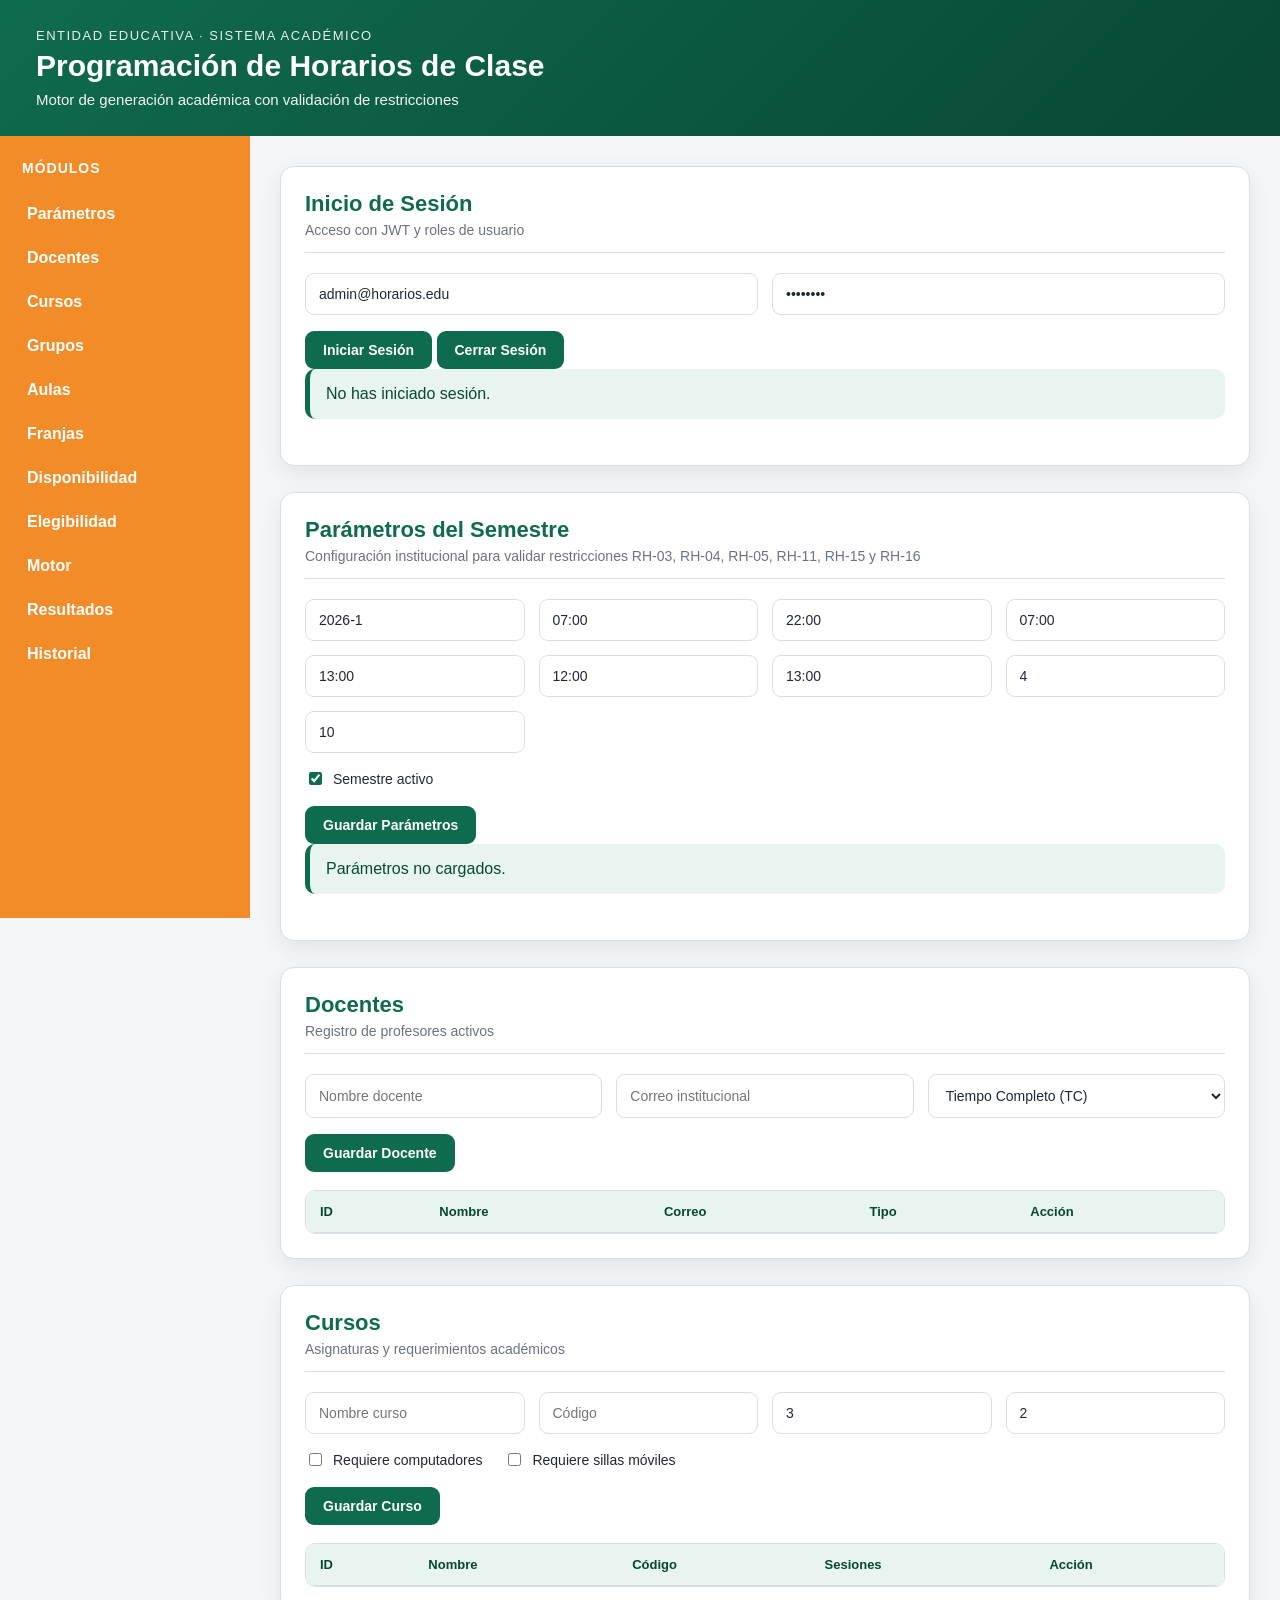
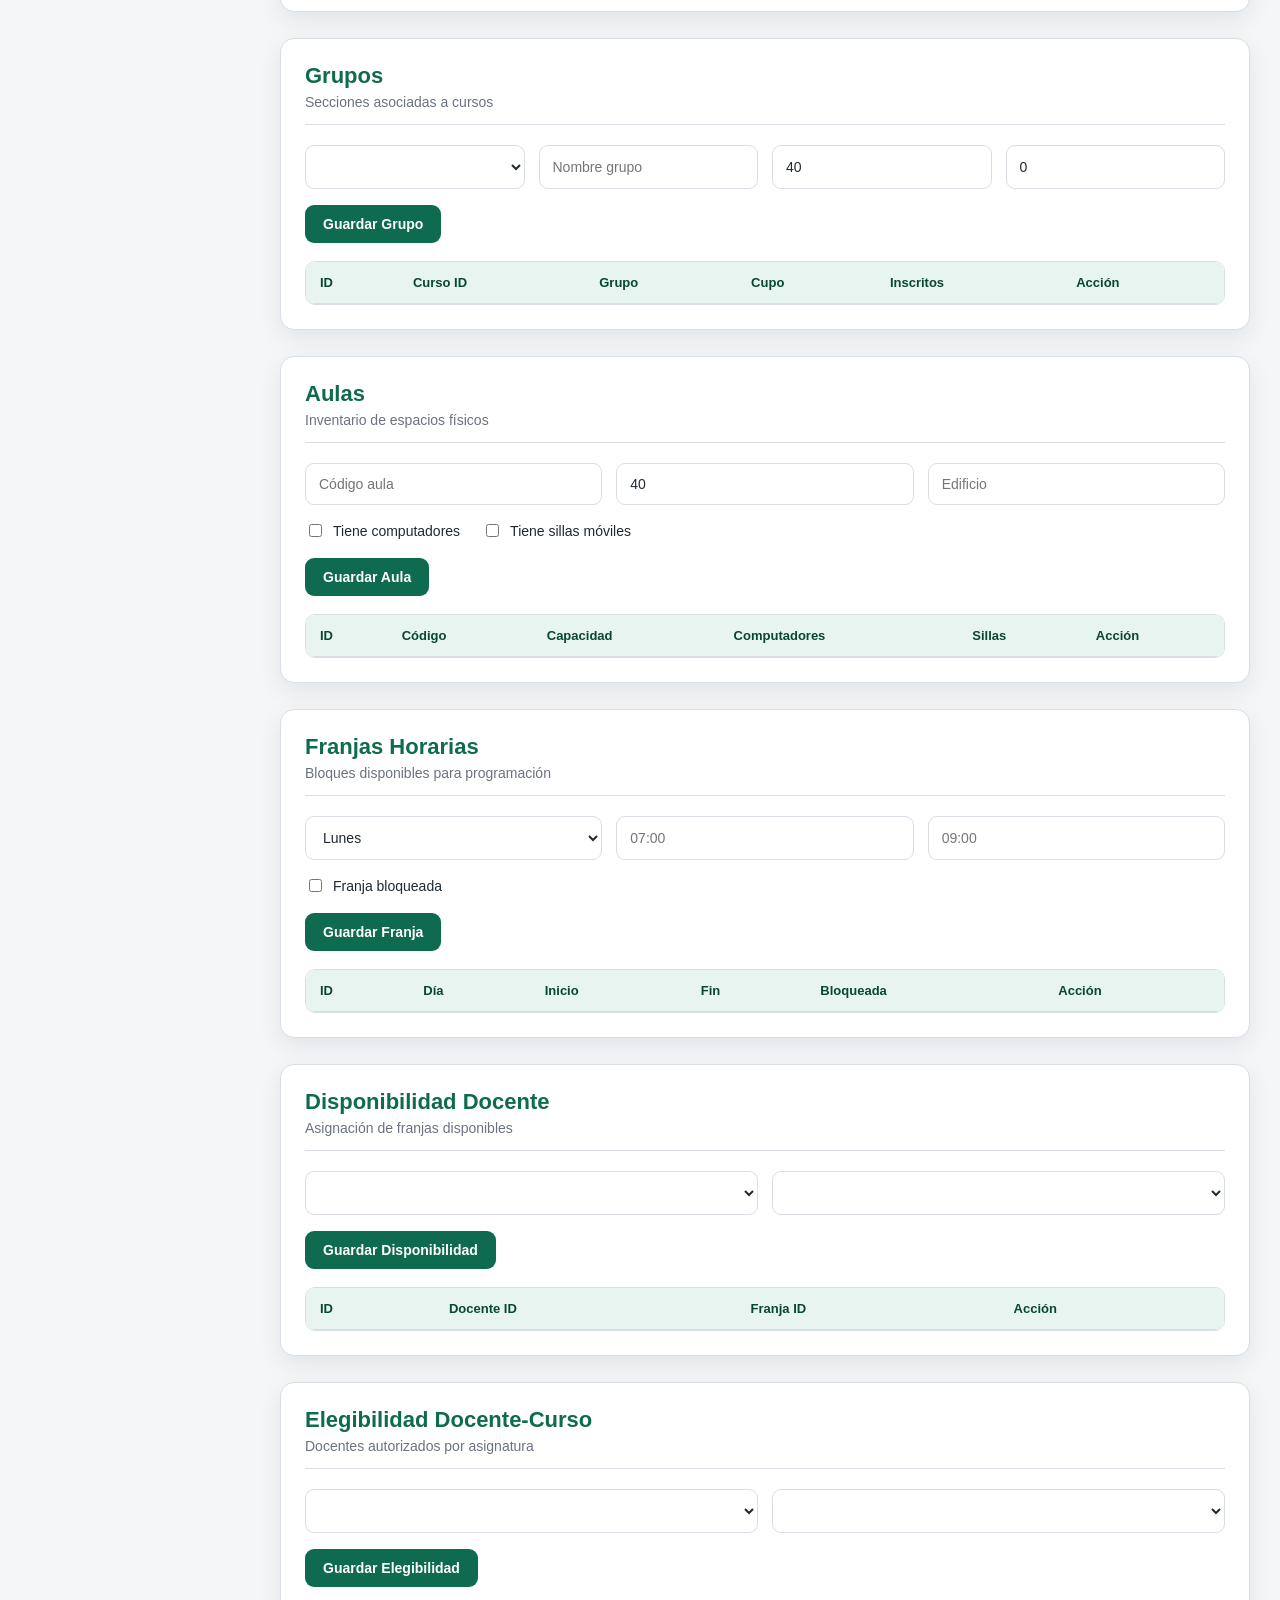
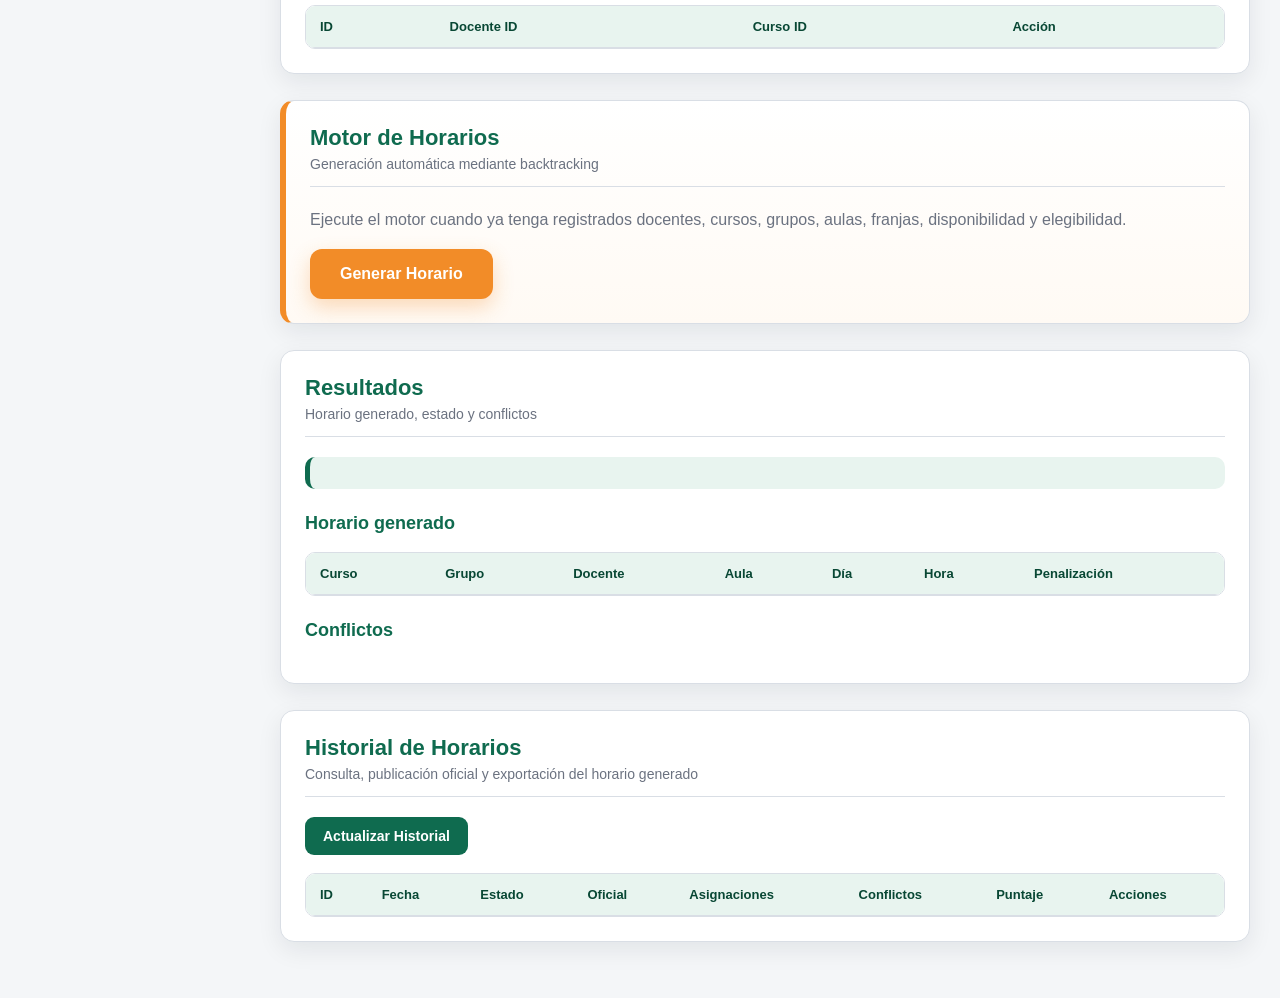
==== commit 54a9f67a: "feat: dockerizar backend con FastAPI" ====
--- a/templates/index.html
+++ b/templates/index.html
@@ -20,11 +20,11 @@
   <div class="layout">
     <aside class="sidebar">
       <div class="sidebar-title">Módulos</div>
+      <a href="#parametros">Parámetros</a>
       <a href="#docentes">Docentes</a>
       <a href="#cursos">Cursos</a>
       <a href="#grupos">Grupos</a>
       <a href="#aulas">Aulas</a>
-      <a href="#parametros">Parámetros</a>
       <a href="#franjas">Franjas</a>
       <a href="#disponibilidad">Disponibilidad</a>
       <a href="#elegibilidad">Elegibilidad</a>
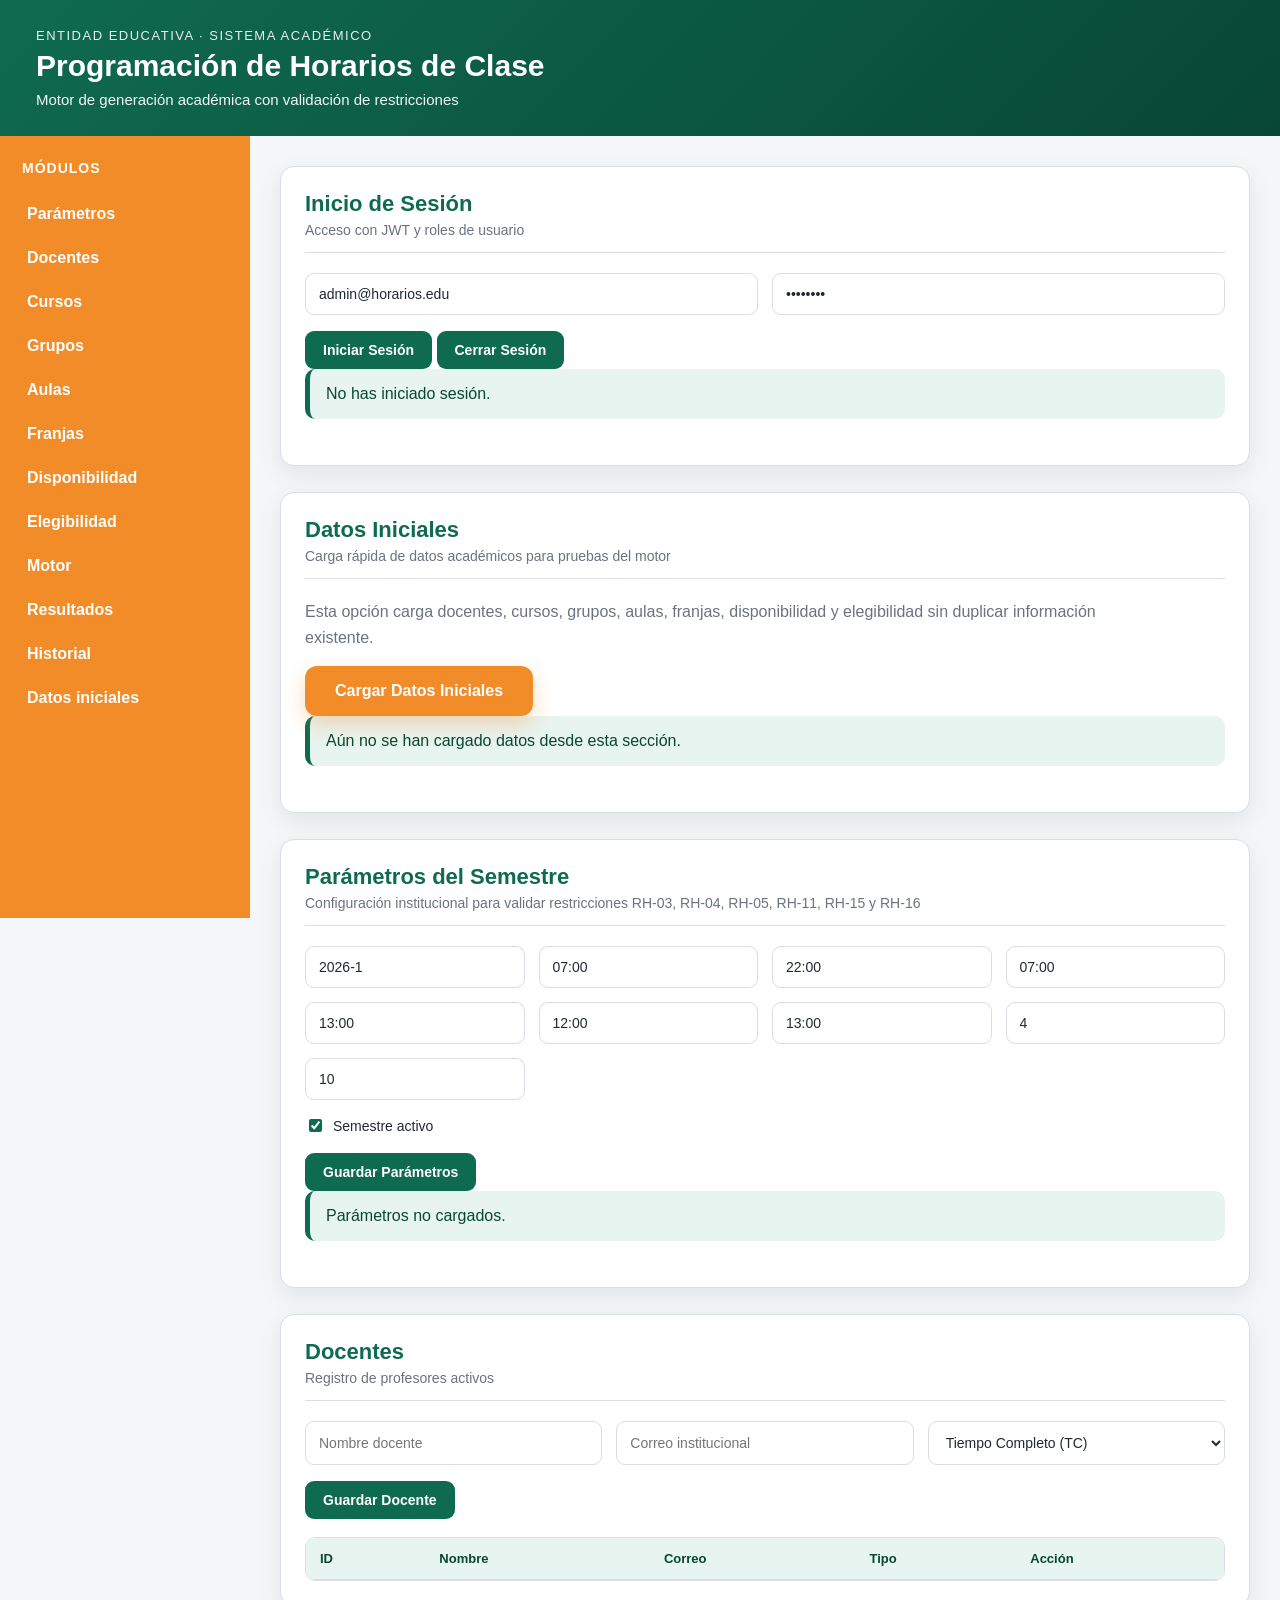
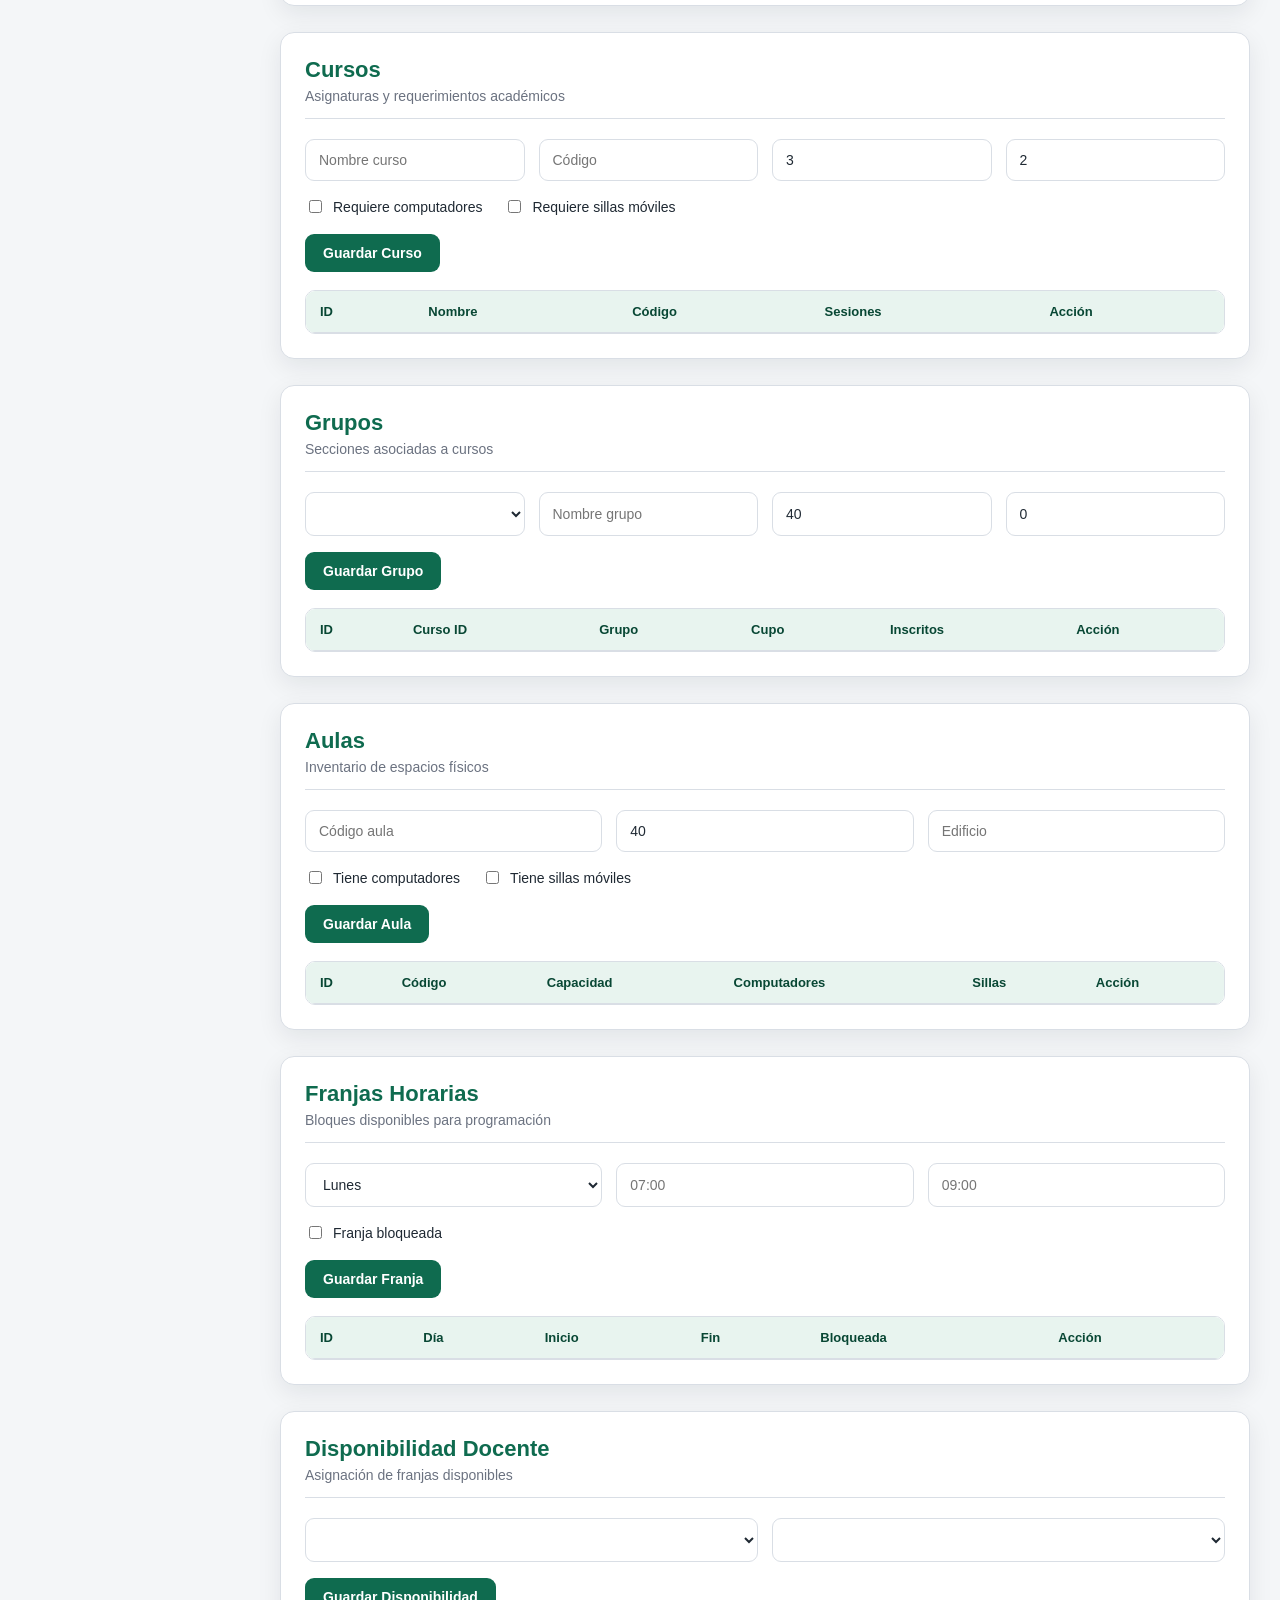
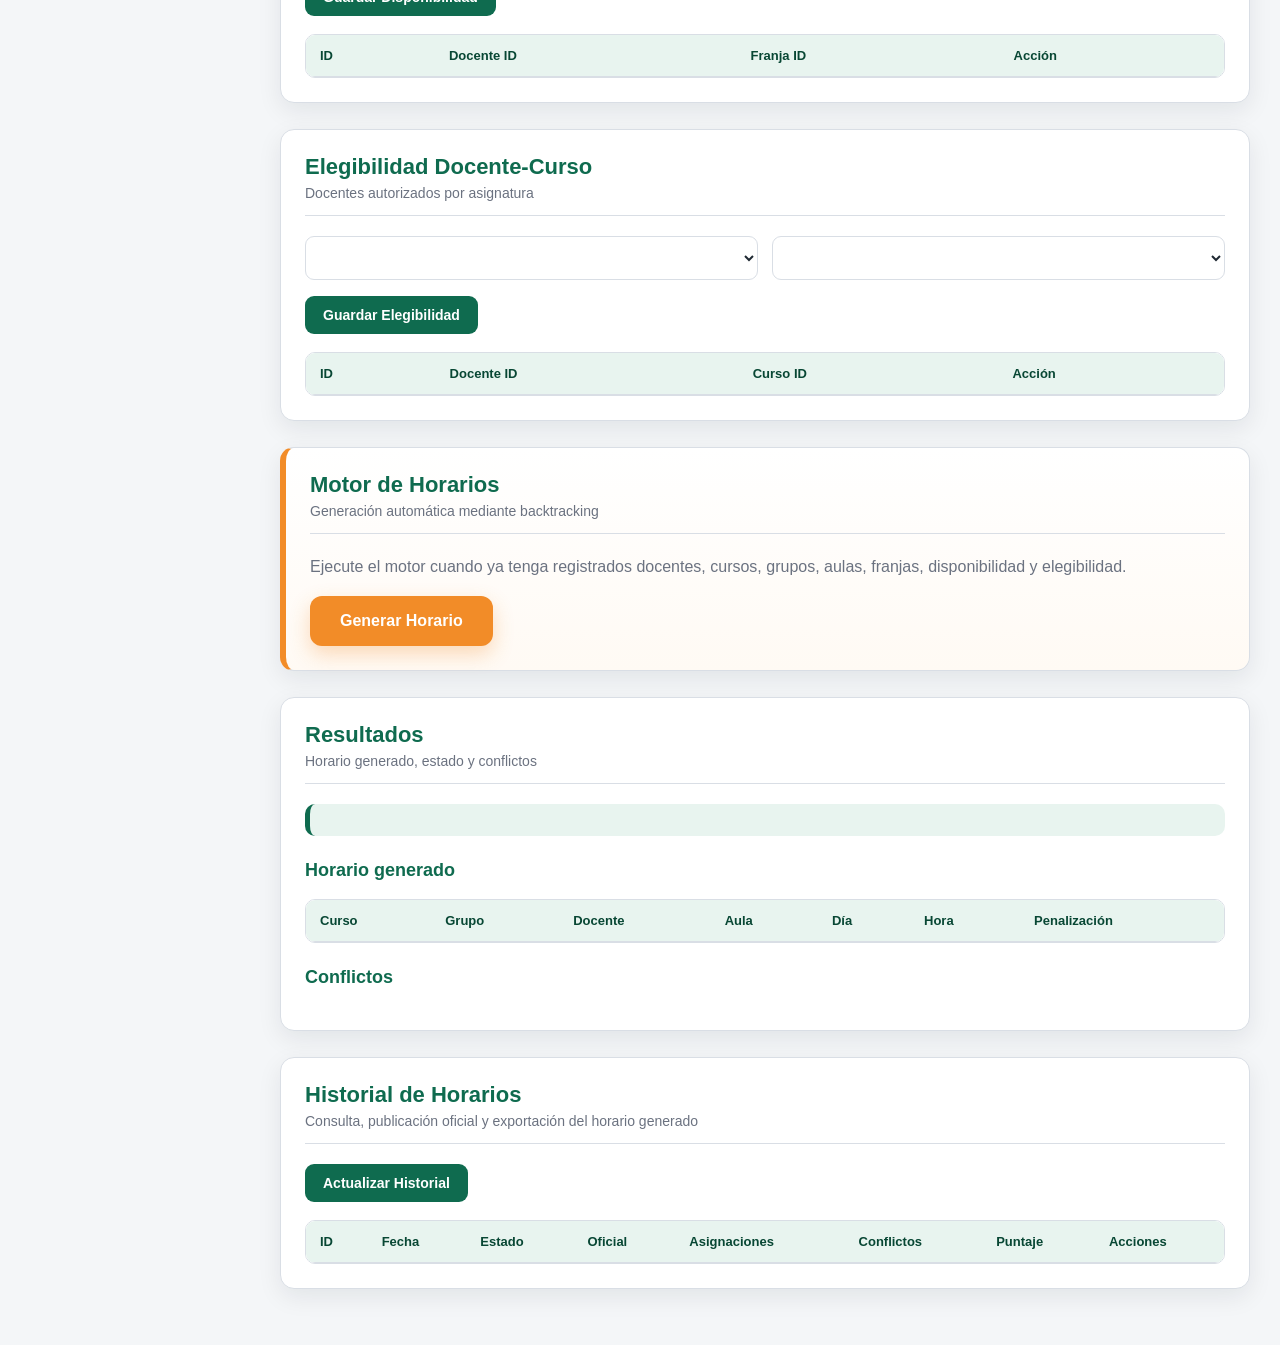
==== commit 59d45d28: "feat: agregar seed academico y datos iniciales" ====
--- a/templates/index.html
+++ b/templates/index.html
@@ -31,6 +31,7 @@
       <a href="#motor">Motor</a>
       <a href="#resultados">Resultados</a>
       <a href="#historial-horarios">Historial</a>
+      <a href="#seed">Datos iniciales</a>
     </aside>
 
     <main class="content">
@@ -51,6 +52,26 @@
 
         <div id="login-estado" class="summary-box">
           No has iniciado sesión.
+        </div>
+      </section>
+
+      <section id="seed" class="card">
+        <div class="card-header">
+          <h2>Datos Iniciales</h2>
+          <span>Carga rápida de datos académicos para pruebas del motor</span>
+        </div>
+
+        <p class="motor-text">
+          Esta opción carga docentes, cursos, grupos, aulas, franjas, disponibilidad y elegibilidad
+          sin duplicar información existente.
+        </p>
+
+        <button class="btn-generate" onclick="cargarDatosIniciales()">
+          Cargar Datos Iniciales
+        </button>
+
+        <div id="seed-resultado" class="summary-box">
+          Aún no se han cargado datos desde esta sección.
         </div>
       </section>
 
